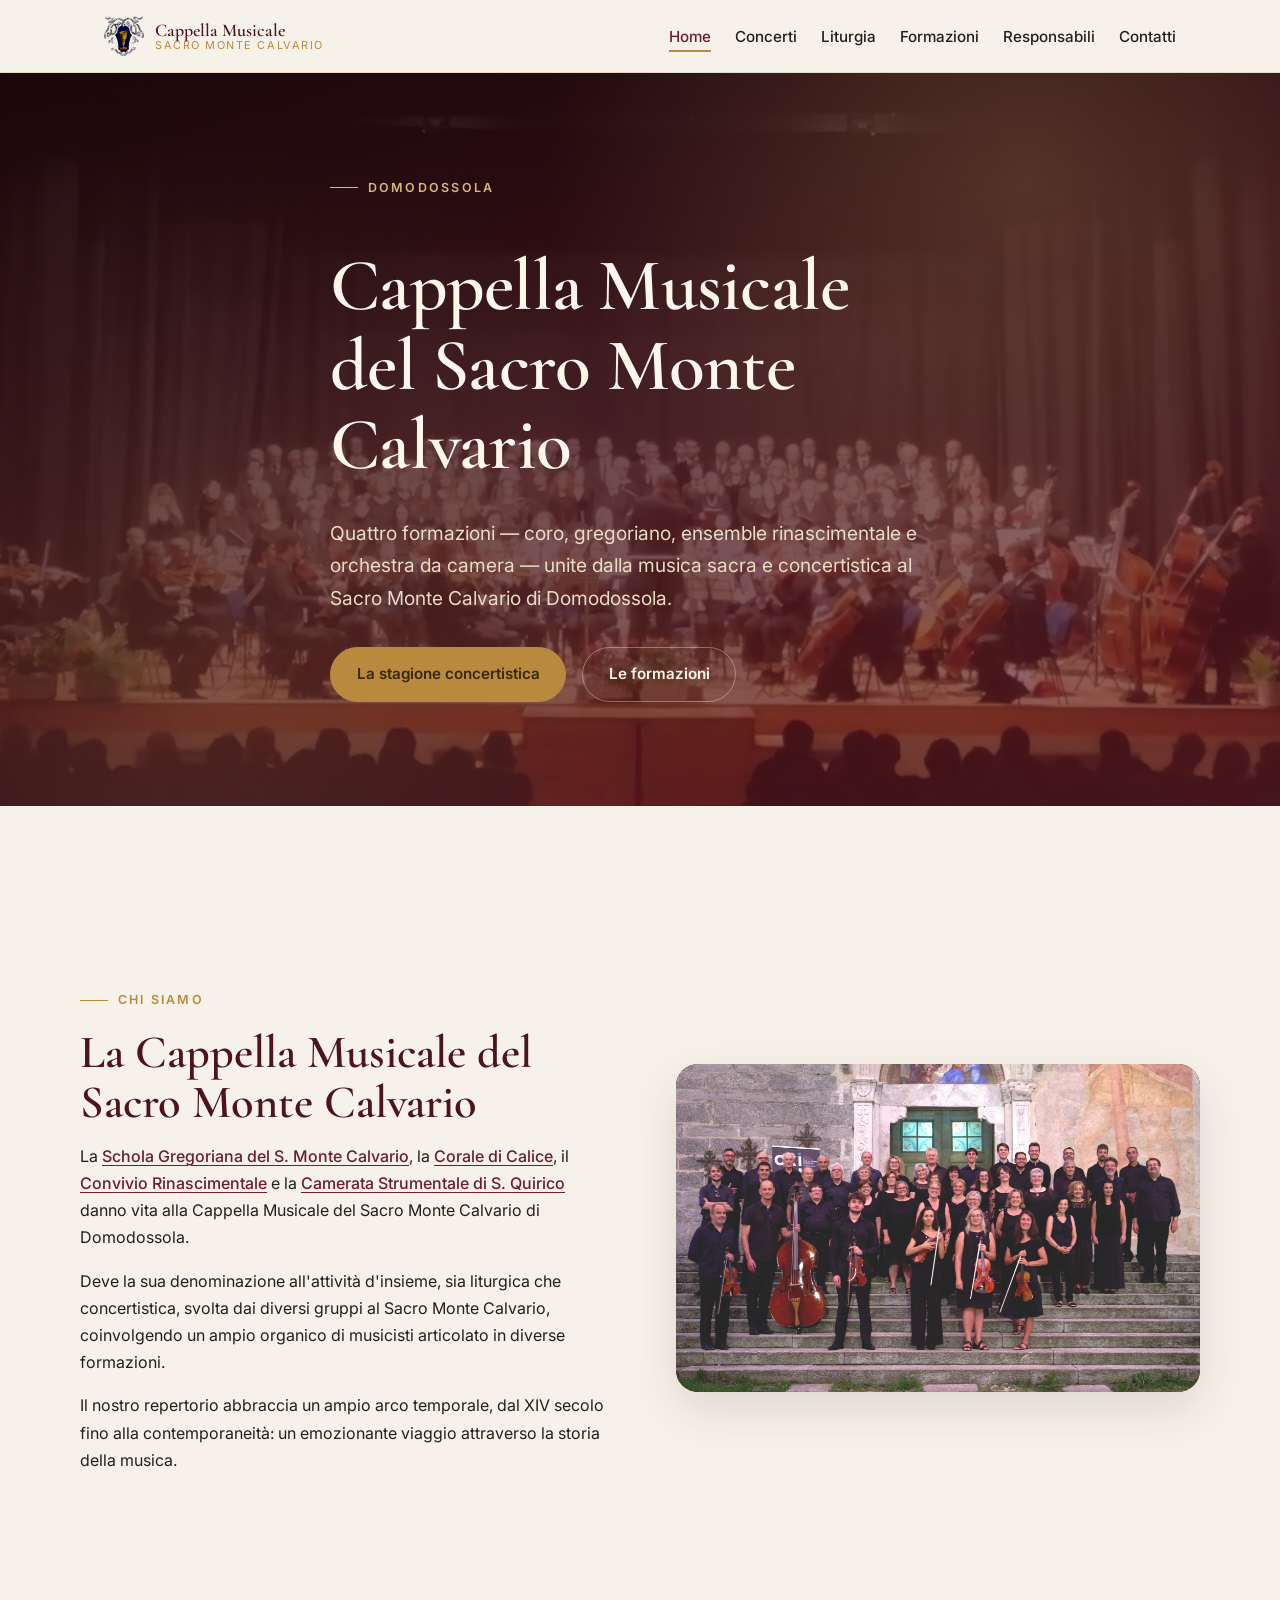
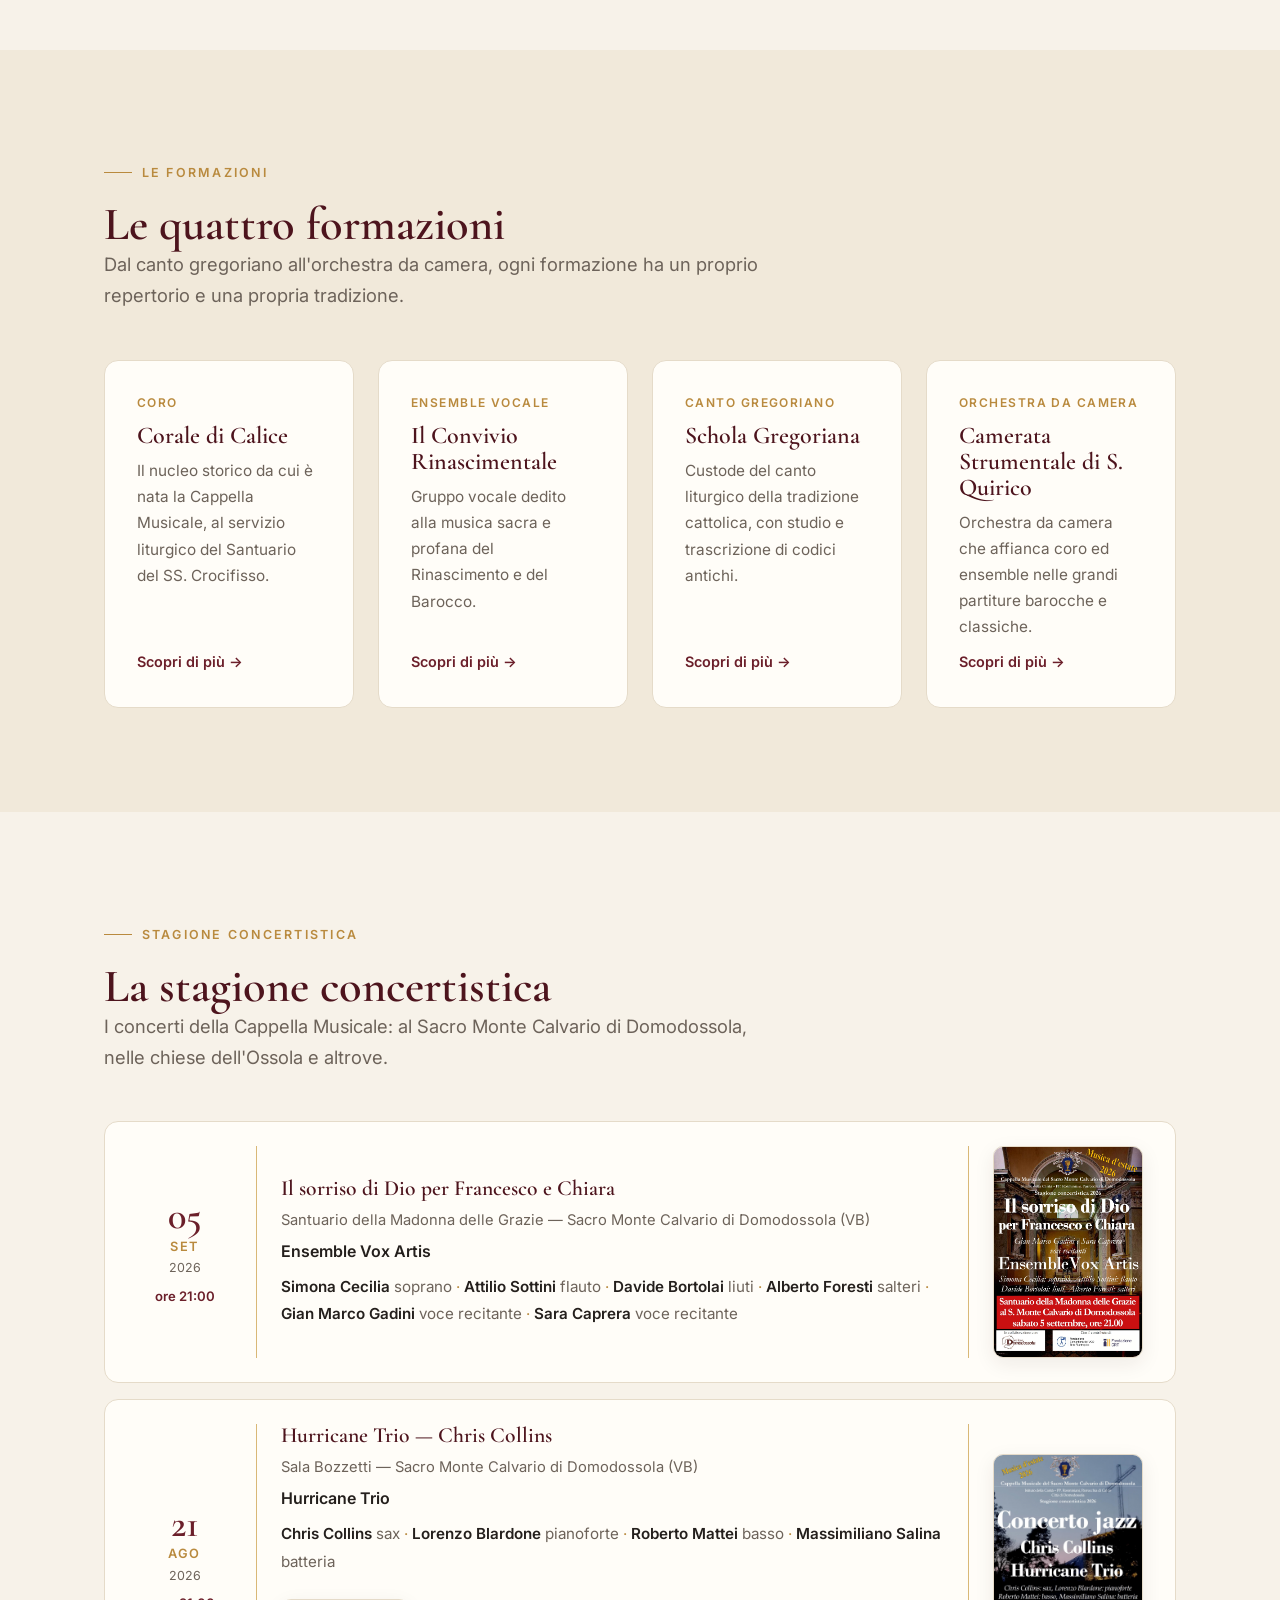
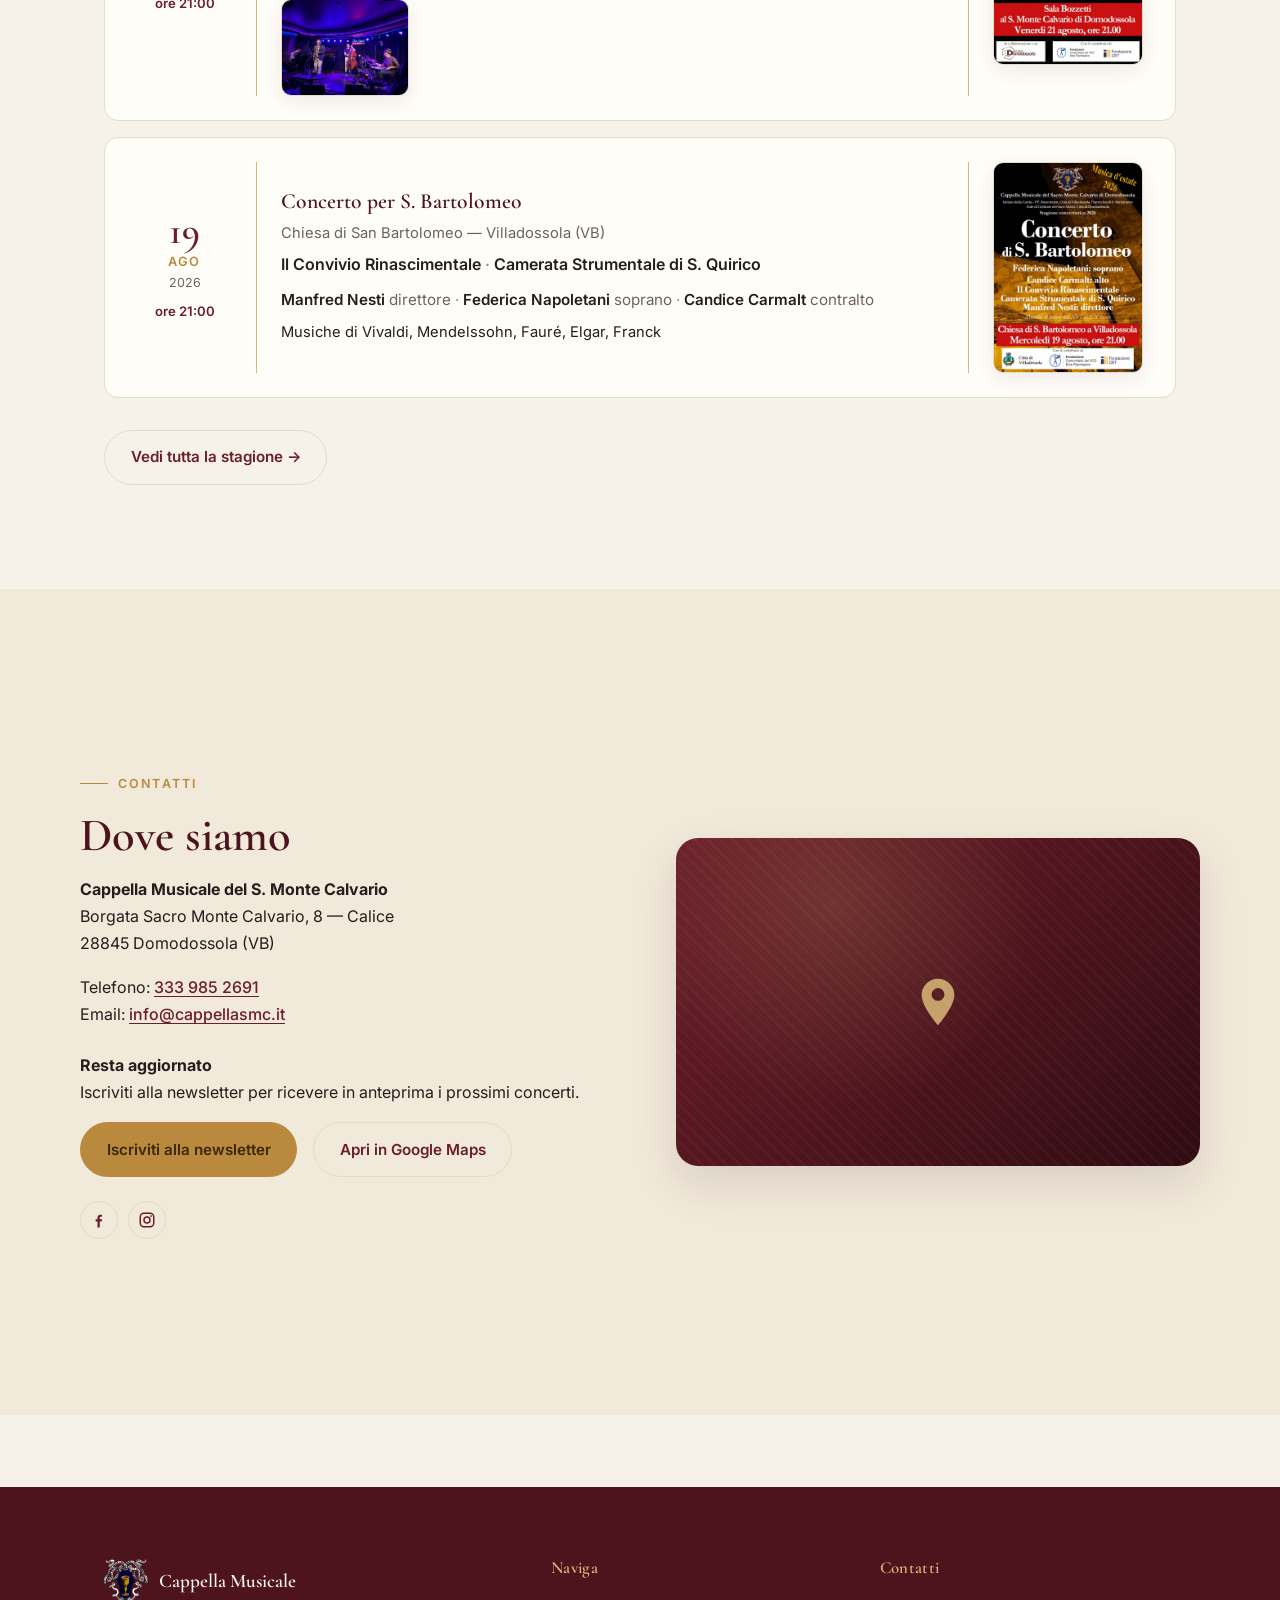
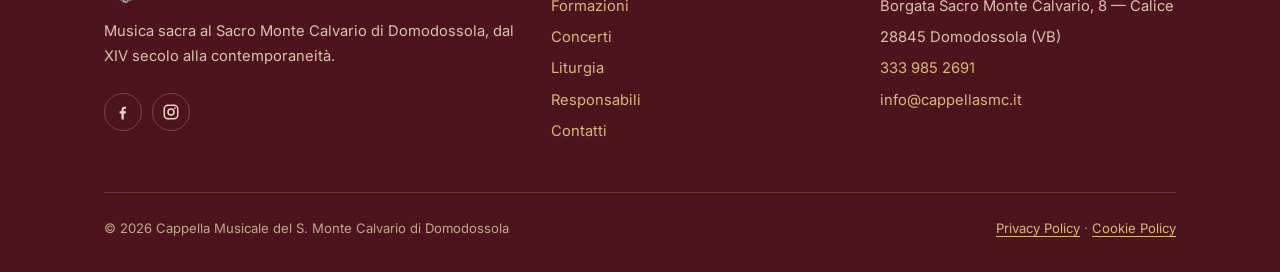
==== index.html @ 72d2c806 "Initial commit" ====
<!DOCTYPE html>
<html lang="it">
<head>
  <meta charset="UTF-8" />
  <meta name="viewport" content="width=device-width, initial-scale=1.0" />

  <title>Cappella Musicale del Sacro Monte Calvario di Domodossola</title>
  <meta name="description" content="La Cappella Musicale del Sacro Monte Calvario di Domodossola: Schola Gregoriana, Corale di Calice, Convivio Rinascimentale e Camerata Strumentale di S. Quirico. Musica sacra e stagione concertistica dal XIV secolo alla contemporaneità." />
  <link rel="canonical" href="https://www.cappellasmc.it/" />

  <meta property="og:title" content="Cappella Musicale del Sacro Monte Calvario" />
  <meta property="og:description" content="Musica sacra al Sacro Monte Calvario di Domodossola, dal XIV secolo alla contemporaneità." />
  <meta property="og:type" content="website" />
  <meta property="og:url" content="https://www.cappellasmc.it/" />
  <meta property="og:locale" content="it_IT" />
  <meta property="og:image" content="https://www.cappellasmc.it/assets/img/sacro-monte.jpg" />
  <meta name="twitter:card" content="summary_large_image" />

  <link rel="icon" type="image/png" href="assets/favicon.png" />
  <link rel="preconnect" href="https://fonts.googleapis.com" />
  <link rel="preconnect" href="https://fonts.gstatic.com" crossorigin />
  <link href="https://fonts.googleapis.com/css2?family=Cormorant+Garamond:ital,wght@0,500;0,600;1,500;1,600&family=Inter:wght@400;500;600;700&display=swap" rel="stylesheet" />
  <link rel="stylesheet" href="css/style.css" />

  <script type="application/ld+json">
  {
    "@context": "https://schema.org",
    "@type": "MusicGroup",
    "name": "Cappella Musicale del Sacro Monte Calvario di Domodossola",
    "url": "https://www.cappellasmc.it/",
    "genre": ["Musica sacra", "Musica classica", "Canto gregoriano"],
    "foundingLocation": "Domodossola, VB, Italia",
    "telephone": "+39 333 985 2691",
    "address": {
      "@type": "PostalAddress",
      "streetAddress": "Borgata Sacro Monte Calvario, 8 - Calice",
      "addressLocality": "Domodossola",
      "addressRegion": "VB",
      "postalCode": "28845",
      "addressCountry": "IT"
    },
    "subOrganization": [
      { "@type": "MusicGroup", "name": "Schola Gregoriana del S. Monte Calvario" },
      { "@type": "MusicGroup", "name": "Corale di Calice" },
      { "@type": "MusicGroup", "name": "Il Convivio Rinascimentale" },
      { "@type": "MusicGroup", "name": "Camerata Strumentale di S. Quirico" }
    ]
  }
  </script>
</head>

<body>
  <a class="skip-link" href="#main">Salta al contenuto</a>

  <!-- ============ HEADER ============ -->
  <header class="site-header">
    <div class="container">
      <nav class="nav" data-nav aria-label="Navigazione principale">
        <a class="brand" href="index.html">
          <img class="brand__mark" src="assets/logo.png" alt="" width="40" height="40" />
          <span class="brand__text">
            <span class="brand__name">Cappella Musicale</span>
            <span class="brand__sub">Sacro Monte Calvario</span>
          </span>
        </a>
        <button class="nav__toggle" data-nav-toggle aria-label="Apri il menu" aria-expanded="false">
          <svg viewBox="0 0 24 24" fill="none" stroke="currentColor" stroke-width="2"><path d="M3 6h18M3 12h18M3 18h18"/></svg>
        </button>
        <ul class="nav__links">
          <li><a href="index.html" aria-current="page">Home</a></li>
          <li><a href="concerti.html">Concerti</a></li>
          <li><a href="liturgia.html">Liturgia</a></li>
          <li><a href="formazioni.html">Formazioni</a></li>
          <li><a href="responsabili.html">Responsabili</a></li>
          <li><a href="#contatti">Contatti</a></li>
        </ul>
      </nav>
    </div>
  </header>

  <main id="main">

    <!-- ============ HERO ============ -->
    <section class="hero hero--photo">
      <div class="container hero__inner">
        <span class="eyebrow">Domodossola</span>
        <h1 class="display">Cappella Musicale del Sacro Monte Calvario</h1>
        <p>Quattro formazioni — coro, gregoriano, ensemble rinascimentale e orchestra da camera — unite dalla musica sacra e concertistica al Sacro Monte Calvario di Domodossola.</p>
        <div class="btn-row">
          <a class="btn btn--gold" href="concerti.html">La stagione concertistica</a>
          <a class="btn btn--ghost" href="formazioni.html">Le formazioni</a>
        </div>
      </div>
    </section>

    <!-- ============ CHI SIAMO ============ -->
    <section class="section" id="chi-siamo">
      <div class="container feature">
        <div class="feature__body">
          <span class="eyebrow">Chi siamo</span>
          <h2 class="title">La Cappella Musicale del Sacro Monte Calvario</h2>
          <div class="prose">
            <p>La <a href="formazioni.html#schola">Schola Gregoriana del S. Monte Calvario</a>, la <a href="formazioni.html#corale">Corale di Calice</a>, il <a href="formazioni.html#convivio">Convivio Rinascimentale</a> e la <a href="formazioni.html#camerata">Camerata Strumentale di S. Quirico</a> danno vita alla Cappella Musicale del Sacro Monte Calvario di Domodossola.</p>
            <p>Deve la sua denominazione all'attività d'insieme, sia liturgica che concertistica, svolta dai diversi gruppi al Sacro Monte Calvario, coinvolgendo un ampio organico di musicisti articolato in diverse formazioni.</p>
            <p>Il nostro repertorio abbraccia un ampio arco temporale, dal XIV secolo fino alla contemporaneità: un emozionante viaggio attraverso la storia della musica.</p>
          </div>
        </div>
        <figure class="media media--wide feature__media">
          <span class="media__ph" aria-hidden="true"><svg viewBox="0 0 24 24" fill="currentColor"><path d="M9 3v10.55A4 4 0 1 0 11 17V7h6V3H9z"/></svg></span>
          <img src="assets/img/sacro-monte.jpg" alt="Il Sacro Monte Calvario di Domodossola" loading="lazy" onerror="this.remove()" />
        </figure>
      </div>
    </section>

    <!-- ============ LE FORMAZIONI ============ -->
    <section class="section section--alt" id="formazioni">
      <div class="container">
        <div class="section__head">
          <span class="eyebrow">Le formazioni</span>
          <h2 class="title">Le quattro formazioni</h2>
          <p class="lead">Dal canto gregoriano all'orchestra da camera, ogni formazione ha un proprio repertorio e una propria tradizione.</p>
        </div>
        <div class="cards">
          <a class="card" href="formazioni.html#corale">
            <span class="card__kicker">Coro</span>
            <h3>Corale di Calice</h3>
            <p>Il nucleo storico da cui è nata la Cappella Musicale, al servizio liturgico del Santuario del SS. Crocifisso.</p>
            <span class="card__more">Scopri di più →</span>
          </a>
          <a class="card" href="formazioni.html#convivio">
            <span class="card__kicker">Ensemble vocale</span>
            <h3>Il Convivio Rinascimentale</h3>
            <p>Gruppo vocale dedito alla musica sacra e profana del Rinascimento e del Barocco.</p>
            <span class="card__more">Scopri di più →</span>
          </a>
          <a class="card" href="formazioni.html#schola">
            <span class="card__kicker">Canto gregoriano</span>
            <h3>Schola Gregoriana</h3>
            <p>Custode del canto liturgico della tradizione cattolica, con studio e trascrizione di codici antichi.</p>
            <span class="card__more">Scopri di più →</span>
          </a>
          <a class="card" href="formazioni.html#camerata">
            <span class="card__kicker">Orchestra da camera</span>
            <h3>Camerata Strumentale di S. Quirico</h3>
            <p>Orchestra da camera che affianca coro ed ensemble nelle grandi partiture barocche e classiche.</p>
            <span class="card__more">Scopri di più →</span>
          </a>
        </div>
      </div>
    </section>

    <!-- ============ CONCERTI (anteprima) ============ -->
    <section class="section" id="stagione">
      <div class="container">
        <div class="section__head">
          <span class="eyebrow">Stagione concertistica</span>
          <h2 class="title">La stagione concertistica</h2>
          <p class="lead">I concerti della Cappella Musicale: al Sacro Monte Calvario di Domodossola, nelle chiese dell'Ossola e altrove.</p>
        </div>
        <!-- Prossimi appuntamenti generati da js/events.js -->
        <div id="ev-home"></div>
        <noscript>
          <p class="lead">Per visualizzare i prossimi concerti occorre attivare JavaScript nel browser.</p>
        </noscript>
        <p style="margin-top: var(--sp-4);"><a class="btn btn--ghost" href="concerti.html">Vedi tutta la stagione →</a></p>
      </div>
    </section>

    <!-- ============ CONTATTI ============ -->
    <section class="section section--alt" id="contatti">
      <div class="container feature">
        <div class="feature__body">
          <span class="eyebrow">Contatti</span>
          <h2 class="title">Dove siamo</h2>
          <div class="prose">
            <p>
              <strong>Cappella Musicale del S. Monte Calvario</strong><br />
              Borgata Sacro Monte Calvario, 8 — Calice<br />
              28845 Domodossola (VB)
            </p>
            <p>
              Telefono: <a href="tel:+393339852691">333 985 2691</a><br />
              Email: <a href="mailto:info@cappellasmc.it">info@cappellasmc.it</a>
            </p>
          </div>
          <div class="prose" style="margin-top: var(--sp-3);">
            <p><strong>Resta aggiornato</strong><br />Iscriviti alla newsletter per ricevere in anteprima i prossimi concerti.</p>
          </div>
          <div class="btn-row" style="margin-top: var(--sp-2);">
            <a class="btn btn--gold" href="mailto:info@cappellasmc.it?subject=Iscrizione%20newsletter&body=Vorrei%20iscrivermi%20alla%20newsletter%20per%20ricevere%20gli%20aggiornamenti%20sui%20vostri%20concerti.%0A%0ANome%20e%20cognome%3A%20">Iscriviti alla newsletter</a>
            <a class="btn btn--ghost" href="https://maps.google.com/?q=Sacro+Monte+Calvario+Domodossola" target="_blank" rel="noopener">Apri in Google Maps</a>
          </div>
          <div class="social social--ink" style="margin-top: var(--sp-3);">
            <a href="https://www.facebook.com/cappellasmc" target="_blank" rel="noopener" aria-label="Facebook"><svg viewBox="0 0 24 24" fill="currentColor"><path d="M13 22v-8h2.7l.4-3H13V9.1c0-.9.3-1.5 1.6-1.5H16V5c-.3 0-1.2-.1-2.2-.1-2.2 0-3.8 1.4-3.8 3.9V11H7.5v3H10v8h3z"/></svg></a>
            <a href="https://www.instagram.com/cappellamusicalesmontecalvario/" target="_blank" rel="noopener" aria-label="Instagram"><svg viewBox="0 0 24 24" fill="none" stroke="currentColor" stroke-width="2"><rect x="3" y="3" width="18" height="18" rx="5"/><circle cx="12" cy="12" r="4"/><circle cx="17.3" cy="6.7" r="1.2" fill="currentColor" stroke="none"/></svg></a>
          </div>
        </div>
        <figure class="media media--wide feature__media">
          <span class="media__ph" aria-hidden="true"><svg viewBox="0 0 24 24" fill="currentColor"><path d="M12 2a7 7 0 0 0-7 7c0 5 7 13 7 13s7-8 7-13a7 7 0 0 0-7-7zm0 9.5A2.5 2.5 0 1 1 12 6a2.5 2.5 0 0 1 0 5.5z"/></svg></span>
          <img src="assets/img/mappa.jpg" alt="Mappa del Sacro Monte Calvario" loading="lazy" onerror="this.remove()" />
        </figure>
      </div>
    </section>

  </main>

  <!-- ============ FOOTER ============ -->
  <footer class="site-footer">
    <div class="container">
      <div class="footer__grid">
        <div class="footer">
          <div class="footer__brand">
            <img class="brand__mark" src="assets/logo.png" alt="" width="44" height="44" />
            <span class="brand__name">Cappella Musicale</span>
          </div>
          <p>Musica sacra al Sacro Monte Calvario di Domodossola, dal XIV secolo alla contemporaneità.</p>
          <div class="social">
            <a href="https://www.facebook.com/cappellasmc" target="_blank" rel="noopener" aria-label="Facebook"><svg viewBox="0 0 24 24" fill="currentColor"><path d="M13 22v-8h2.7l.4-3H13V9.1c0-.9.3-1.5 1.6-1.5H16V5c-.3 0-1.2-.1-2.2-.1-2.2 0-3.8 1.4-3.8 3.9V11H7.5v3H10v8h3z"/></svg></a>
            <a href="https://www.instagram.com/cappellamusicalesmontecalvario/" target="_blank" rel="noopener" aria-label="Instagram"><svg viewBox="0 0 24 24" fill="none" stroke="currentColor" stroke-width="2"><rect x="3" y="3" width="18" height="18" rx="5"/><circle cx="12" cy="12" r="4"/><circle cx="17.3" cy="6.7" r="1.2" fill="currentColor" stroke="none"/></svg></a>
          </div>
        </div>
        <div class="footer">
          <h4>Naviga</h4>
          <ul>
            <li><a href="formazioni.html">Formazioni</a></li>
            <li><a href="concerti.html">Concerti</a></li>
            <li><a href="liturgia.html">Liturgia</a></li>
            <li><a href="responsabili.html">Responsabili</a></li>
            <li><a href="#contatti">Contatti</a></li>
          </ul>
        </div>
        <div class="footer">
          <h4>Contatti</h4>
          <ul>
            <li>Borgata Sacro Monte Calvario, 8 — Calice</li>
            <li>28845 Domodossola (VB)</li>
            <li><a href="tel:+393339852691">333 985 2691</a></li>
            <li><a href="mailto:info@cappellasmc.it">info@cappellasmc.it</a></li>
          </ul>
        </div>
      </div>
      <div class="footer__bottom">
        <span>© <span id="year">2026</span> Cappella Musicale del S. Monte Calvario di Domodossola</span>
        <span><a href="privacy.html">Privacy Policy</a> · <a href="cookie-policy.html">Cookie Policy</a></span>
      </div>
    </div>
  </footer>

  <script src="js/events.js"></script>
  <script src="js/events-render.js" defer></script>
  <script src="js/main.js" defer></script>
</body>
</html>
---- css/style.css ----
/* =============================================================
   Cappella Musicale del S. Monte Calvario — foglio di stile
     1. Design tokens        ← cambia qui colori e font
     2. Reset & base
     3. Layout & utility
     4. Header / nav
     5. Componenti (bottoni, card, media, agenda, footer)
     6. Sezioni (hero, feature, team)
     7. Responsive & accessibilità
   ============================================================= */

/* ---------- 1. DESIGN TOKENS ---------- */
:root {
  /* Colori — palette sacra/classica */
  --c-wine:        #6b1f2a;   /* bordeaux principale */
  --c-wine-deep:   #4d141d;
  --c-gold:        #b98a3e;   /* oro/ottone accento */
  --c-gold-soft:   #d9b877;
  --c-bg:          #f7f2e9;   /* pergamena */
  --c-bg-alt:      #f1e9da;
  --c-surface:     #fffdf8;
  --c-ink:         #241f1c;
  --c-muted:       #6d635a;
  --c-border:      #e5dbc9;

  /* Tipografia */
  --font-display: 'Cormorant Garamond', Georgia, 'Times New Roman', serif;
  --font-sans:    'Inter', system-ui, -apple-system, sans-serif;

  /* Spaziatura */
  --sp-1: .5rem;  --sp-2: 1rem;   --sp-3: 1.5rem;
  --sp-4: 2rem;   --sp-5: 3rem;   --sp-6: 4.5rem;  --sp-7: 6.5rem;

  /* Layout */
  --container: 1120px;
  --measure: 68ch;
  --radius: 14px;
  --radius-lg: 22px;
  --shadow: 0 18px 48px rgba(45, 20, 24, 0.12);
  --shadow-sm: 0 6px 20px rgba(45, 20, 24, 0.08);
}

/* ---------- 2. RESET & BASE ---------- */
*, *::before, *::after { box-sizing: border-box; }
* { margin: 0; padding: 0; }
html { scroll-behavior: smooth; -webkit-text-size-adjust: 100%; scroll-padding-top: 84px; }
body {
  font-family: var(--font-sans);
  color: var(--c-ink);
  background: var(--c-bg);
  line-height: 1.7;
  -webkit-font-smoothing: antialiased;
  overflow-x: hidden;
}
img { max-width: 100%; height: auto; display: block; }
a { color: var(--c-wine); text-decoration-thickness: 1px; text-underline-offset: 3px; }
a:hover { color: var(--c-gold); }
h1, h2, h3, h4 { font-family: var(--font-display); font-weight: 600; line-height: 1.08; color: var(--c-wine-deep); }
::selection { background: var(--c-gold-soft); color: var(--c-wine-deep); }

/* ---------- 3. LAYOUT & UTILITY ---------- */
.container { max-width: var(--container); margin-inline: auto; padding-inline: var(--sp-3); }
.section { padding: var(--sp-7) 0; }
.section--alt { background: var(--c-bg-alt); }
.section__head { max-width: var(--measure); margin-bottom: var(--sp-5); }
.eyebrow {
  font-family: var(--font-sans); font-weight: 600; font-size: .78rem;
  letter-spacing: .18em; text-transform: uppercase; color: var(--c-gold);
  display: inline-flex; align-items: center; gap: .6rem; margin-bottom: var(--sp-2);
}
.eyebrow::before { content: ""; width: 28px; height: 1px; background: var(--c-gold); display: inline-block; }
h1.display { font-size: clamp(2.6rem, 6vw, 4.6rem); font-weight: 600; letter-spacing: -.01em; }
h2.title { font-size: clamp(2rem, 4vw, 2.9rem); }
h3 { font-size: 1.4rem; }
.lead { font-size: 1.15rem; color: var(--c-muted); max-width: var(--measure); }
.prose p { max-width: var(--measure); margin-bottom: var(--sp-2); }
.prose p:last-child { margin-bottom: 0; }
.prose a { font-weight: 500; }
.skip-link { position: absolute; left: -9999px; top: 0; background: var(--c-wine); color: #fff; padding: var(--sp-1) var(--sp-2); border-radius: 0 0 var(--radius) 0; z-index: 200; }
.skip-link:focus { left: 0; }
:focus-visible { outline: 3px solid var(--c-gold); outline-offset: 3px; border-radius: 4px; }

/* ---------- 4. HEADER / NAV ---------- */
.site-header {
  position: sticky; top: 0; z-index: 100;
  background: rgba(247, 242, 233, 0.82);
  backdrop-filter: blur(12px);
  border-bottom: 1px solid var(--c-border);
}
.nav { display: flex; align-items: center; justify-content: space-between; height: 72px; gap: var(--sp-3); }
.brand { display: flex; align-items: center; gap: .7rem; text-decoration: none; }
.brand__mark { width: 40px; height: 40px; flex: 0 0 auto; }
.brand__text { display: flex; flex-direction: column; line-height: 1.05; }
.brand__name { font-family: var(--font-display); font-weight: 600; font-size: 1.12rem; color: var(--c-wine-deep); }
.brand__sub { font-size: .68rem; letter-spacing: .14em; text-transform: uppercase; color: var(--c-gold); }
.nav__links { display: flex; align-items: center; gap: var(--sp-3); list-style: none; }
.nav__links a { color: var(--c-ink); text-decoration: none; font-size: .95rem; font-weight: 500; position: relative; padding: .3rem 0; }
.nav__links a:hover { color: var(--c-wine); }
.nav__links a[aria-current="page"] { color: var(--c-wine); }
.nav__links a[aria-current="page"]::after { content: ""; position: absolute; left: 0; right: 0; bottom: -2px; height: 2px; background: var(--c-gold); }
.nav__toggle { display: none; background: none; border: 0; cursor: pointer; color: var(--c-wine); padding: var(--sp-1); }
.nav__toggle svg { width: 26px; height: 26px; }

/* ---------- 5. COMPONENTI ---------- */
.btn {
  display: inline-flex; align-items: center; gap: .5rem;
  background: var(--c-wine); color: #fff !important; text-decoration: none;
  font-weight: 600; font-size: .95rem; padding: .85rem 1.6rem; border-radius: 999px;
  border: 1px solid var(--c-wine); transition: background .2s, transform .1s, box-shadow .2s;
}
.btn:hover { background: var(--c-wine-deep); border-color: var(--c-wine-deep); color: #fff !important; box-shadow: var(--shadow-sm); }
.btn:active { transform: translateY(1px); }
.btn--ghost { background: transparent; color: var(--c-wine) !important; border-color: var(--c-border); }
.btn--ghost:hover { background: var(--c-surface); border-color: var(--c-gold); color: var(--c-wine-deep) !important; }
.btn--gold { background: var(--c-gold); border-color: var(--c-gold); color: #3a2708 !important; }
.btn--gold:hover { background: var(--c-gold-soft); border-color: var(--c-gold-soft); color: #3a2708 !important; }
.btn-row { display: flex; flex-wrap: wrap; gap: var(--sp-2); }

/* Media (immagine con segnaposto elegante quando la foto manca) */
.media {
  position: relative; overflow: hidden; border-radius: var(--radius-lg);
  background: linear-gradient(135deg, var(--c-wine) 0%, var(--c-wine-deep) 55%, #2f0c12 100%);
  box-shadow: var(--shadow);
}
.media::after { /* trama sottile + emblema quando è segnaposto */
  content: ""; position: absolute; inset: 0;
  background:
    radial-gradient(circle at 30% 20%, rgba(217,184,119,.16), transparent 45%),
    repeating-linear-gradient(45deg, rgba(255,255,255,.03) 0 2px, transparent 2px 9px);
  pointer-events: none;
}
.media__ph { position: absolute; inset: 0; display: grid; place-items: center; color: var(--c-gold-soft); z-index: 0; }
.media__ph svg { width: 56px; height: 56px; opacity: .85; }
.media img { position: relative; z-index: 1; width: 100%; height: 100%; object-fit: cover; }
.media--wide { aspect-ratio: 16 / 10; }
.media--portrait { aspect-ratio: 3 / 4; }
.media--square { aspect-ratio: 1 / 1; }

/* Card generiche */
.cards { display: grid; grid-template-columns: repeat(auto-fill, minmax(250px, 1fr)); gap: var(--sp-3); }
.card {
  background: var(--c-surface); border: 1px solid var(--c-border); border-radius: var(--radius);
  padding: var(--sp-4); transition: transform .2s, box-shadow .2s, border-color .2s;
  display: flex; flex-direction: column; gap: .6rem; text-decoration: none; color: inherit;
}
.card:hover { transform: translateY(-3px); box-shadow: var(--shadow-sm); border-color: var(--c-gold-soft); }
.card__kicker { font-size: .75rem; letter-spacing: .12em; text-transform: uppercase; color: var(--c-gold); font-weight: 600; }
.card h3 { font-size: 1.5rem; }
.card p { color: var(--c-muted); font-size: .96rem; }
.card__more { margin-top: auto; color: var(--c-wine); font-weight: 600; font-size: .9rem; }
.card:hover .card__more { color: var(--c-gold); }

/* Agenda concerti */
.agenda { display: grid; gap: var(--sp-2); }
.event {
  display: grid; grid-template-columns: 120px 1fr; gap: var(--sp-3);
  background: var(--c-surface); border: 1px solid var(--c-border); border-radius: var(--radius);
  padding: var(--sp-3) var(--sp-4); transition: border-color .2s, box-shadow .2s;
}
.event:hover { border-color: var(--c-gold-soft); box-shadow: var(--shadow-sm); }
.event__date { text-align: center; border-right: 1px solid var(--c-gold-soft); padding-right: var(--sp-3); display: flex; flex-direction: column; justify-content: center; }
.event__day { font-family: var(--font-display); font-size: 2.4rem; font-weight: 600; color: var(--c-wine); line-height: 1; }
.event__mon { font-size: .8rem; letter-spacing: .12em; text-transform: uppercase; color: var(--c-gold); font-weight: 600; }
.event__yr { font-size: .78rem; color: var(--c-muted); }
.event__body { display: flex; gap: var(--sp-3); align-items: stretch; }
.event__text { flex: 1 1 auto; min-width: 0; display: flex; flex-direction: column; justify-content: center; }
.event__body h3 { font-size: 1.35rem; margin-bottom: .2rem; }
.event__meta { font-size: .9rem; color: var(--c-muted); }
.event__perf { font-size: .92rem; color: var(--c-ink); margin-top: .4rem; }
.event__perf b { color: var(--c-wine); font-weight: 600; }
.event__time { font-size: .82rem; font-weight: 600; color: var(--c-wine); margin-top: .4rem; white-space: nowrap; }
.event__place { font-size: .92rem; color: var(--c-muted); font-weight: 400; margin: .3rem 0 0; }
.event__media { flex: 0 0 auto; display: flex; flex-direction: column; justify-content: center; align-items: center; gap: var(--sp-2); border-left: 1px solid var(--c-gold-soft); padding-left: var(--sp-3); }
.event__media .event__poster img { width: 150px; }
.event__photos { display: flex; flex-wrap: wrap; gap: var(--sp-2); margin-top: var(--sp-3); }
.event__poster { display: inline-block; padding: 0; border: 0; background: none; cursor: zoom-in; position: relative; text-decoration: none; }
.event__poster img { width: 128px; height: auto; border-radius: 10px; border: 1px solid var(--c-border); box-shadow: var(--shadow-sm); transition: transform .2s; display: block; }
.event__poster:hover img { transform: scale(1.03); }
.event__doc { display: inline-flex; align-items: center; gap: .5rem; font-size: .84rem; font-weight: 600; color: var(--c-wine); background: var(--c-surface); border: 1px solid var(--c-border); border-radius: 999px; padding: .5rem .9rem; text-decoration: none; }
.event__doc svg { width: 18px; height: 18px; flex: 0 0 auto; }
.event__doc:hover { border-color: var(--c-gold); color: var(--c-wine-deep); }

/* Tag liturgia (verde salvia, per distinguere dalle attività concertistiche) */
/* Groups line — the performing ensembles: primary emphasis after the title */
.event__groups { font-size: 1rem; color: var(--c-ink); font-weight: 600; margin-top: .3rem; }
/* Performers: inline flow, wraps naturally */
/* Performers: plain flowing text with gold "|" separators; wraps anywhere */
.event__people { margin: .5rem 0 0; font-size: .95rem; color: var(--c-muted); line-height: 1.8; }
.event__people b { color: var(--c-ink); font-weight: 600; }
.event__sep { color: var(--c-gold); }

/* Lightbox locandine */
.lightbox { position: fixed; inset: 0; z-index: 300; display: none; align-items: center; justify-content: center; padding: var(--sp-3); background: rgba(20,8,10,.86); backdrop-filter: blur(4px); }
.lightbox[data-open="true"] { display: flex; }
.lightbox img { max-width: min(92vw, 700px); max-height: 90vh; border-radius: 10px; box-shadow: 0 24px 70px rgba(0,0,0,.55); }
.lightbox__close { position: absolute; top: var(--sp-3); right: var(--sp-3); width: 46px; height: 46px; border-radius: 50%; border: 0; background: rgba(255,255,255,.16); color: #fff; font-size: 1.6rem; line-height: 1; cursor: pointer; }
.lightbox__close:hover { background: rgba(255,255,255,.3); }

/* Footer */
.site-footer { background: var(--c-wine-deep); color: #e9d9c4; padding: var(--sp-6) 0 var(--sp-4); margin-top: var(--sp-6); }
.site-footer a { color: var(--c-gold-soft); }
.footer__grid { display: grid; grid-template-columns: 1.4fr 1fr 1fr; gap: var(--sp-4); }
.footer__brand { display: flex; align-items: center; gap: .7rem; margin-bottom: var(--sp-2); }
.footer__brand .brand__mark { width: 44px; height: 44px; }
.footer__brand .brand__name { color: #fdf6ea; font-size: 1.2rem; }
.footer h4 { color: var(--c-gold-soft); font-size: 1.05rem; margin-bottom: var(--sp-2); letter-spacing: .02em; }
.footer p, .footer li { font-size: .92rem; color: #d8c4ab; }
.footer ul { list-style: none; display: grid; gap: .4rem; }
.footer ul a { text-decoration: none; }
.footer ul a:hover { color: #fff; }
.footer__bottom { margin-top: var(--sp-5); padding-top: var(--sp-3); border-top: 1px solid rgba(217,184,119,.2); font-size: .82rem; color: #bfa889; display: flex; justify-content: space-between; flex-wrap: wrap; gap: var(--sp-2); }
.social { display: flex; gap: .6rem; margin-top: var(--sp-3); }
.social a { display: inline-flex; width: 38px; height: 38px; align-items: center; justify-content: center; border: 1px solid rgba(217,184,119,.3); border-radius: 50%; color: #e9d9c4; }
.social a:hover { background: rgba(217,184,119,.15); color: #fff; border-color: var(--c-gold-soft); }
.social svg { width: 18px; height: 18px; }
/* social on a light background (e.g. Contatti section) */
.social--ink a { color: var(--c-wine); border-color: var(--c-border); }
.social--ink a:hover { background: var(--c-surface); color: var(--c-wine-deep); border-color: var(--c-gold); }

/* ---------- 6. SEZIONI ---------- */
/* Hero */
.hero {
  position: relative; color: #fdf6ea; overflow: hidden;
  background:
    linear-gradient(160deg, rgba(47,12,18,.94) 0%, rgba(77,20,29,.86) 45%, rgba(107,31,42,.72) 100%),
    #2f0c12;
}
.hero--photo {
  background:
    linear-gradient(160deg, rgba(30,8,12,.90) 0%, rgba(60,14,22,.78) 45%, rgba(107,31,42,.62) 100%),
    url("../assets/img/hero.jpg") center 30% / cover no-repeat, #2f0c12;
}
.hero::before { /* trama stelle/luce */
  content: ""; position: absolute; inset: 0;
  background:
    radial-gradient(circle at 80% 15%, rgba(217,184,119,.22), transparent 40%),
    radial-gradient(circle at 15% 85%, rgba(217,184,119,.12), transparent 45%);
  pointer-events: none;
}
.hero__inner { position: relative; padding: var(--sp-7) 0; display: grid; gap: var(--sp-4); max-width: 62ch; }
.hero .eyebrow { color: var(--c-gold-soft); }
.hero .eyebrow::before { background: var(--c-gold-soft); }
.hero h1 { color: #fdf6ea; }
.hero p { font-size: 1.2rem; color: #ecdcc6; max-width: 54ch; }
.hero .btn--ghost { color: #fdf6ea !important; border-color: rgba(253,246,234,.35); }
.hero .btn--ghost:hover { background: rgba(253,246,234,.08); border-color: var(--c-gold-soft); color: #fff !important; }

/* Feature rows (formazioni) */
.feature { display: grid; grid-template-columns: 1fr 1fr; gap: var(--sp-6); align-items: center; padding: var(--sp-6) 0; }
.feature + .feature { border-top: 1px solid var(--c-border); }
.feature:nth-child(even) .feature__media { order: 2; }
.feature__media { min-height: 320px; }
.feature__body .prose { margin-top: var(--sp-2); }
.feature__body .prose p { font-size: 1rem; }

/* Team (responsabili) */
.team { display: grid; grid-template-columns: repeat(auto-fill, minmax(260px, 1fr)); gap: var(--sp-4); }
.person { background: var(--c-surface); border: 1px solid var(--c-border); border-radius: var(--radius-lg); overflow: hidden; display: flex; flex-direction: column; }
.person .media { border-radius: 0; box-shadow: none; }
.person__body { padding: var(--sp-3) var(--sp-4) var(--sp-4); display: flex; flex-direction: column; gap: .5rem; }
.person__role { font-size: .74rem; letter-spacing: .12em; text-transform: uppercase; color: var(--c-gold); font-weight: 700; }
.person__name { font-size: 1.6rem; }
.person__bio { font-size: .92rem; color: var(--c-muted); }
.person__contact { font-size: .88rem; margin-top: .3rem; }

/* dettaglio a piena larghezza per bio lunghe */
.page-hero { background: var(--c-bg-alt); border-bottom: 1px solid var(--c-border); padding: var(--sp-6) 0 var(--sp-5); }

/* ---------- 7. RESPONSIVE & ACCESSIBILITÀ ---------- */
@media (max-width: 880px) {
  .footer__grid { grid-template-columns: 1fr 1fr; }
  .feature { grid-template-columns: 1fr; gap: var(--sp-4); }
  .feature:nth-child(even) .feature__media { order: 0; }
  .feature__media { min-height: 260px; }
}
@media (max-width: 720px) {
  .nav__toggle { display: inline-flex; }
  .nav__links {
    position: absolute; top: 72px; left: 0; right: 0; flex-direction: column; align-items: stretch;
    gap: 0; background: var(--c-bg); border-bottom: 1px solid var(--c-border); padding: var(--sp-2) var(--sp-3);
    box-shadow: var(--shadow-sm); display: none;
  }
  .nav[data-open="true"] .nav__links { display: flex; }
  .nav__links li { width: 100%; }
  .nav__links a { display: block; padding: .75rem 0; border-bottom: 1px solid var(--c-border); }
  .nav__links li:last-child a { border-bottom: 0; }
  .nav__links li:last-child { margin-top: var(--sp-1); }
  .event { grid-template-columns: 84px 1fr; padding: var(--sp-3); gap: var(--sp-2); }
  .event__date { padding-right: var(--sp-2); }
  .event__day { font-size: 1.9rem; }
  .event__body { flex-direction: column; gap: var(--sp-3); align-items: stretch; }
  .event__media { border-left: 0; padding-left: 0; }
  .footer__grid { grid-template-columns: 1fr; }
}
@media (prefers-reduced-motion: reduce) {
  * { animation: none !important; transition: none !important; scroll-behavior: auto !important; }
}
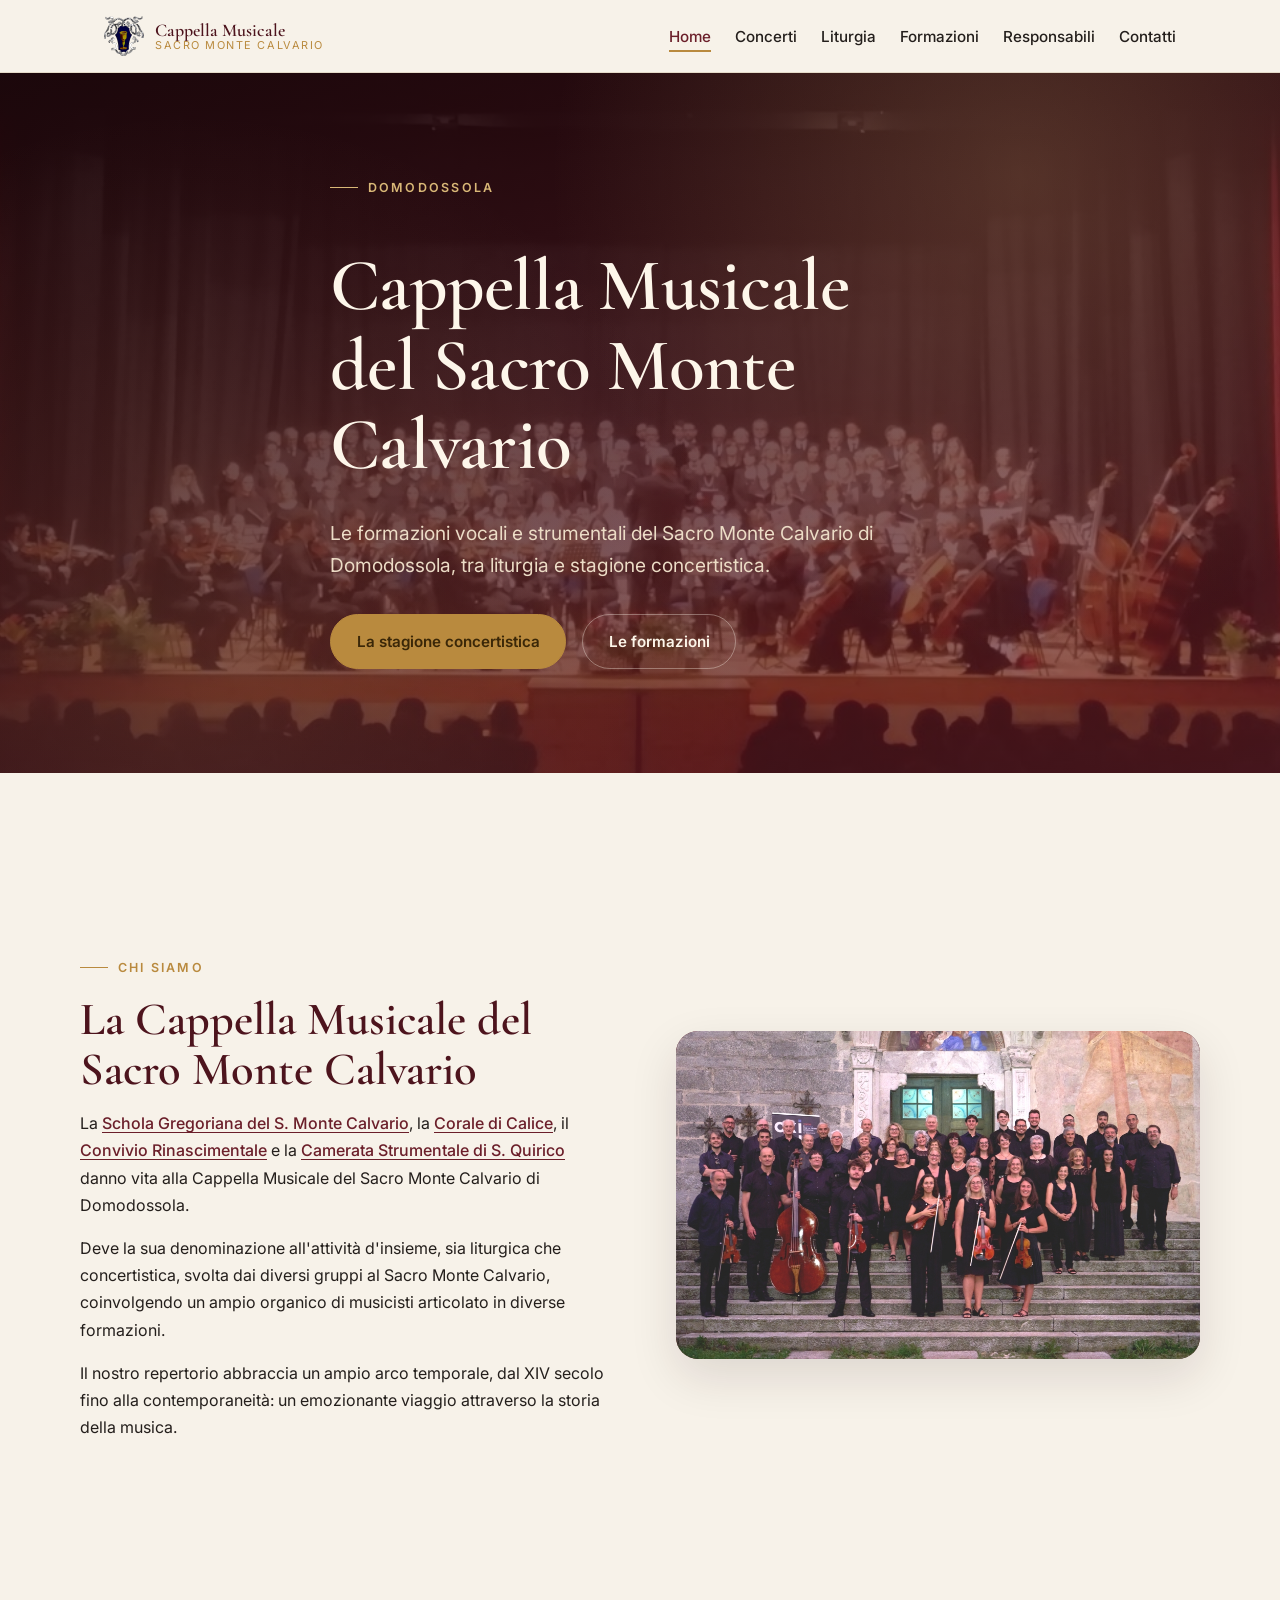
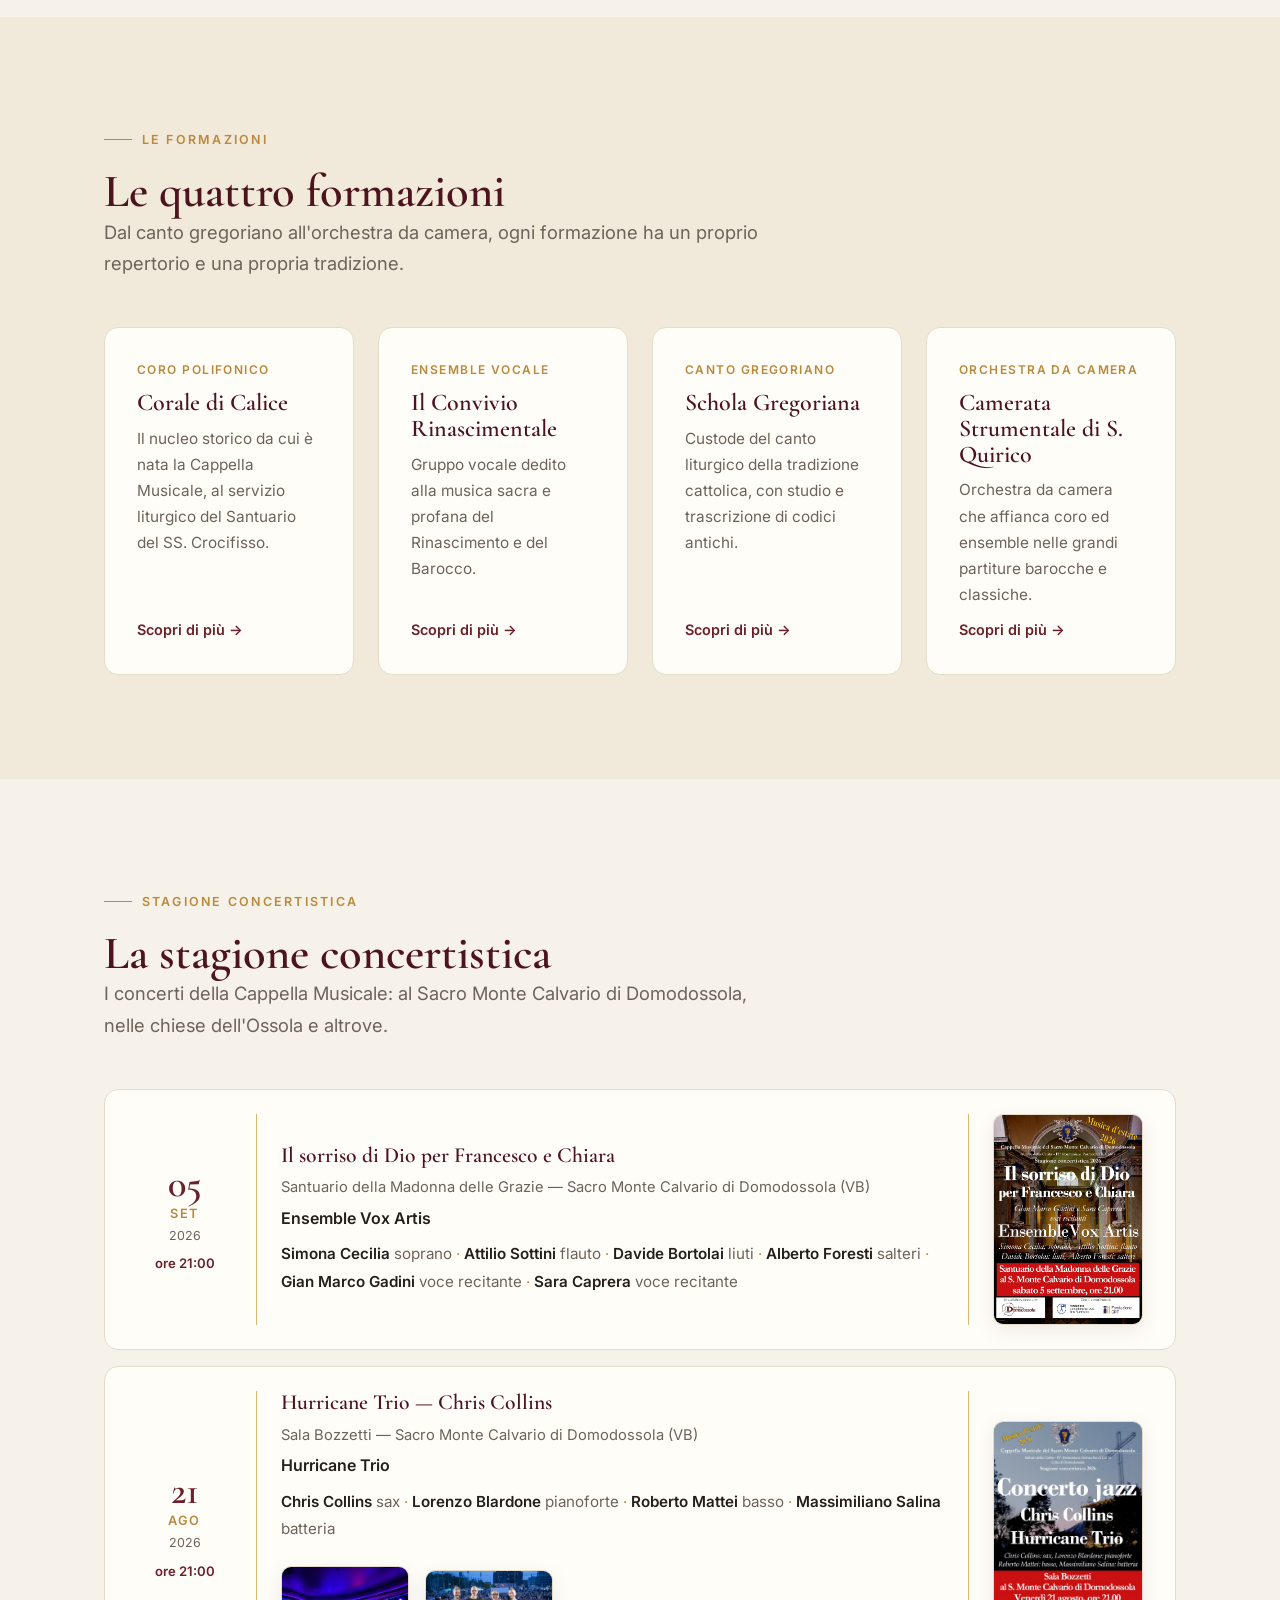
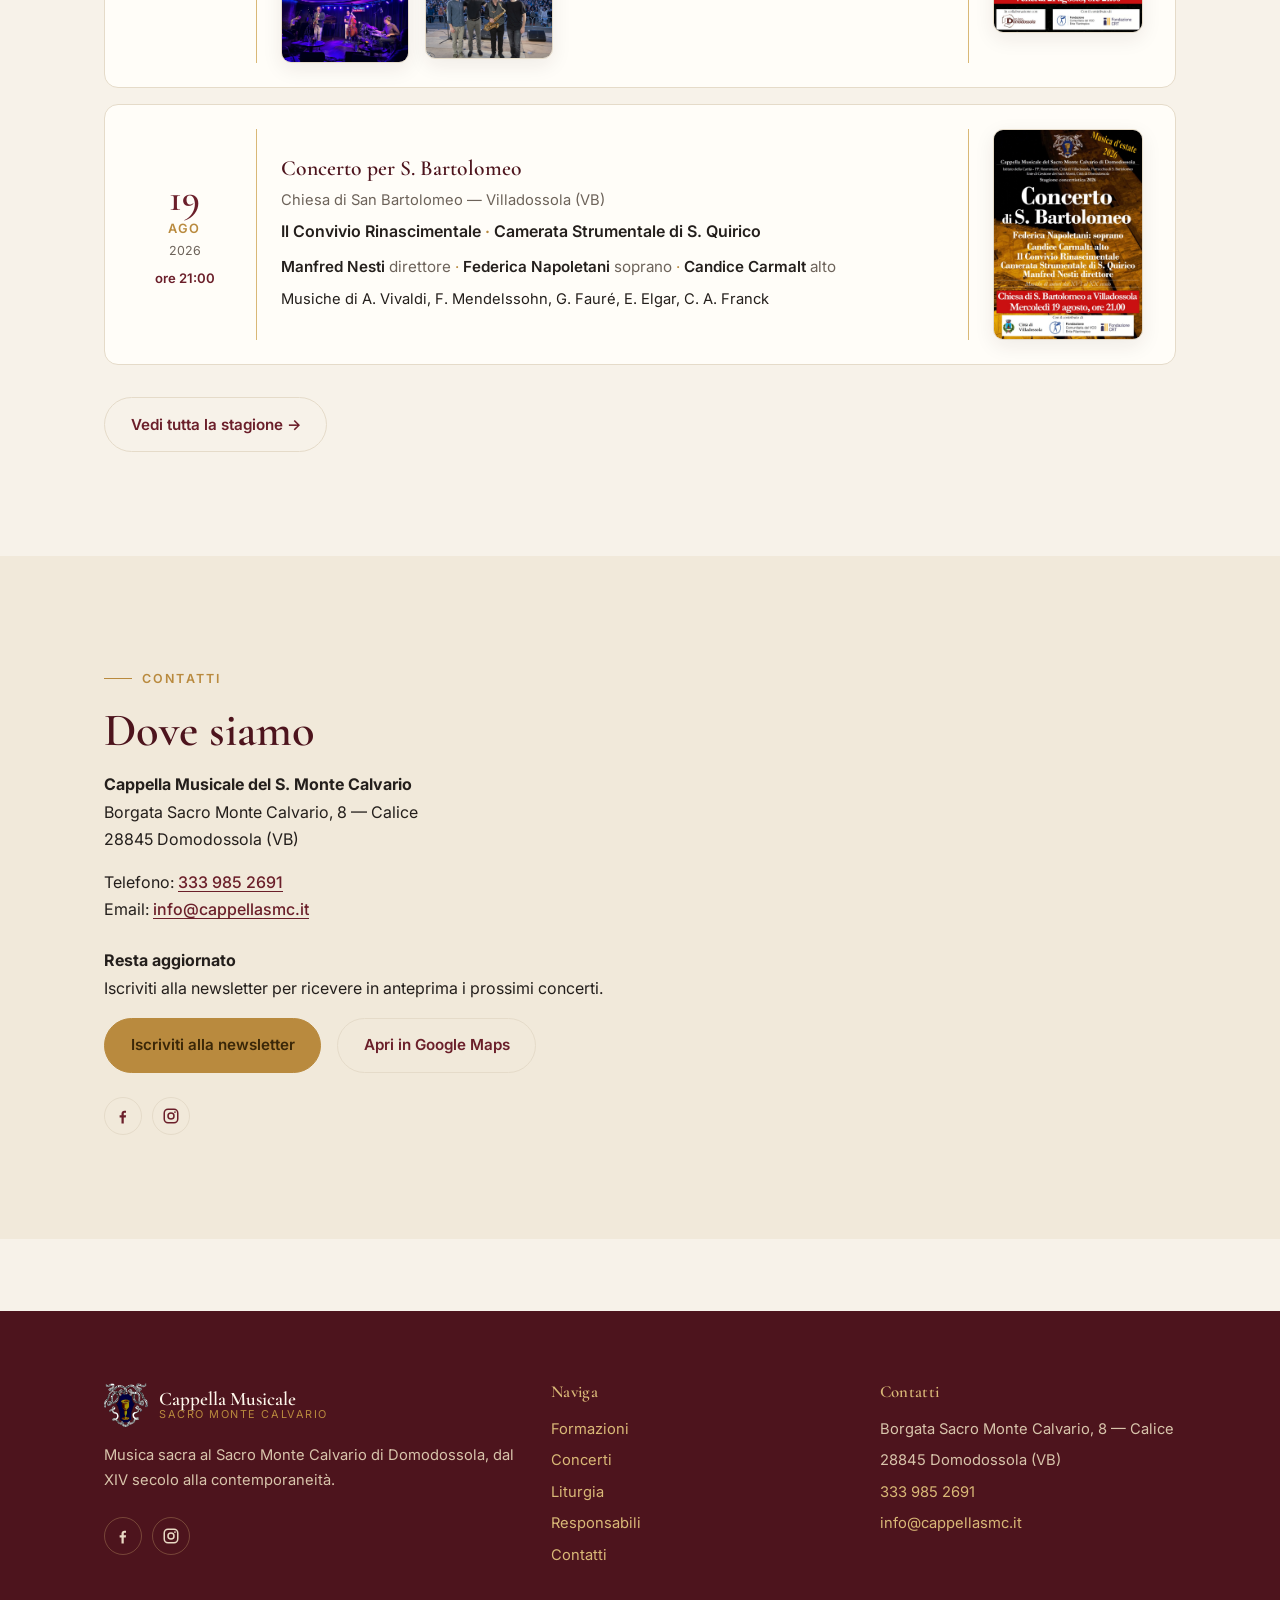
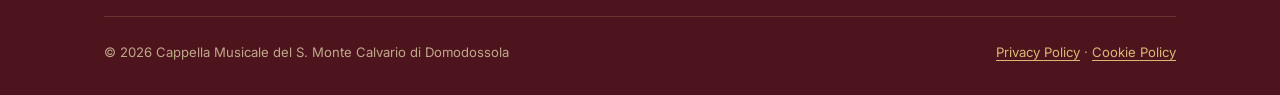
==== commit 59611ee6: "Externalize content to JSON/txt, add posters and photos - Events now load from content/events.json (" ====
--- a/index.html
+++ b/index.html
@@ -85,7 +85,7 @@
       <div class="container hero__inner">
         <span class="eyebrow">Domodossola</span>
         <h1 class="display">Cappella Musicale del Sacro Monte Calvario</h1>
-        <p>Quattro formazioni — coro, gregoriano, ensemble rinascimentale e orchestra da camera — unite dalla musica sacra e concertistica al Sacro Monte Calvario di Domodossola.</p>
+        <p>Le formazioni vocali e strumentali del Sacro Monte Calvario di Domodossola, tra liturgia e stagione concertistica.</p>
         <div class="btn-row">
           <a class="btn btn--gold" href="concerti.html">La stagione concertistica</a>
           <a class="btn btn--ghost" href="formazioni.html">Le formazioni</a>
@@ -122,7 +122,7 @@
         </div>
         <div class="cards">
           <a class="card" href="formazioni.html#corale">
-            <span class="card__kicker">Coro</span>
+            <span class="card__kicker">Coro polifonico</span>
             <h3>Corale di Calice</h3>
             <p>Il nucleo storico da cui è nata la Cappella Musicale, al servizio liturgico del Santuario del SS. Crocifisso.</p>
             <span class="card__more">Scopri di più →</span>
@@ -157,7 +157,7 @@
           <h2 class="title">La stagione concertistica</h2>
           <p class="lead">I concerti della Cappella Musicale: al Sacro Monte Calvario di Domodossola, nelle chiese dell'Ossola e altrove.</p>
         </div>
-        <!-- Prossimi appuntamenti generati da js/events.js -->
+        <!-- Prossimi appuntamenti generati da content/events.json -->
         <div id="ev-home"></div>
         <noscript>
           <p class="lead">Per visualizzare i prossimi concerti occorre attivare JavaScript nel browser.</p>
@@ -168,7 +168,7 @@
 
     <!-- ============ CONTATTI ============ -->
     <section class="section section--alt" id="contatti">
-      <div class="container feature">
+      <div class="container">
         <div class="feature__body">
           <span class="eyebrow">Contatti</span>
           <h2 class="title">Dove siamo</h2>
@@ -195,10 +195,6 @@
             <a href="https://www.instagram.com/cappellamusicalesmontecalvario/" target="_blank" rel="noopener" aria-label="Instagram"><svg viewBox="0 0 24 24" fill="none" stroke="currentColor" stroke-width="2"><rect x="3" y="3" width="18" height="18" rx="5"/><circle cx="12" cy="12" r="4"/><circle cx="17.3" cy="6.7" r="1.2" fill="currentColor" stroke="none"/></svg></a>
           </div>
         </div>
-        <figure class="media media--wide feature__media">
-          <span class="media__ph" aria-hidden="true"><svg viewBox="0 0 24 24" fill="currentColor"><path d="M12 2a7 7 0 0 0-7 7c0 5 7 13 7 13s7-8 7-13a7 7 0 0 0-7-7zm0 9.5A2.5 2.5 0 1 1 12 6a2.5 2.5 0 0 1 0 5.5z"/></svg></span>
-          <img src="assets/img/mappa.jpg" alt="Mappa del Sacro Monte Calvario" loading="lazy" onerror="this.remove()" />
-        </figure>
       </div>
     </section>
 
@@ -211,7 +207,10 @@
         <div class="footer">
           <div class="footer__brand">
             <img class="brand__mark" src="assets/logo.png" alt="" width="44" height="44" />
+            <span class="brand__text">
             <span class="brand__name">Cappella Musicale</span>
+            <span class="brand__sub">Sacro Monte Calvario</span>
+          </span>
           </div>
           <p>Musica sacra al Sacro Monte Calvario di Domodossola, dal XIV secolo alla contemporaneità.</p>
           <div class="social">
@@ -245,8 +244,6 @@
       </div>
     </div>
   </footer>
-
-  <script src="js/events.js"></script>
   <script src="js/events-render.js" defer></script>
   <script src="js/main.js" defer></script>
 </body>
--- a/css/style.css
+++ b/css/style.css
@@ -261,6 +261,8 @@
 .person__role { font-size: .74rem; letter-spacing: .12em; text-transform: uppercase; color: var(--c-gold); font-weight: 700; }
 .person__name { font-size: 1.6rem; }
 .person__bio { font-size: .92rem; color: var(--c-muted); }
+.person__bio p { margin: 0; }
+.person__bio p + p { margin-top: .6rem; }
 .person__contact { font-size: .88rem; margin-top: .3rem; }
 
 /* dettaglio a piena larghezza per bio lunghe */
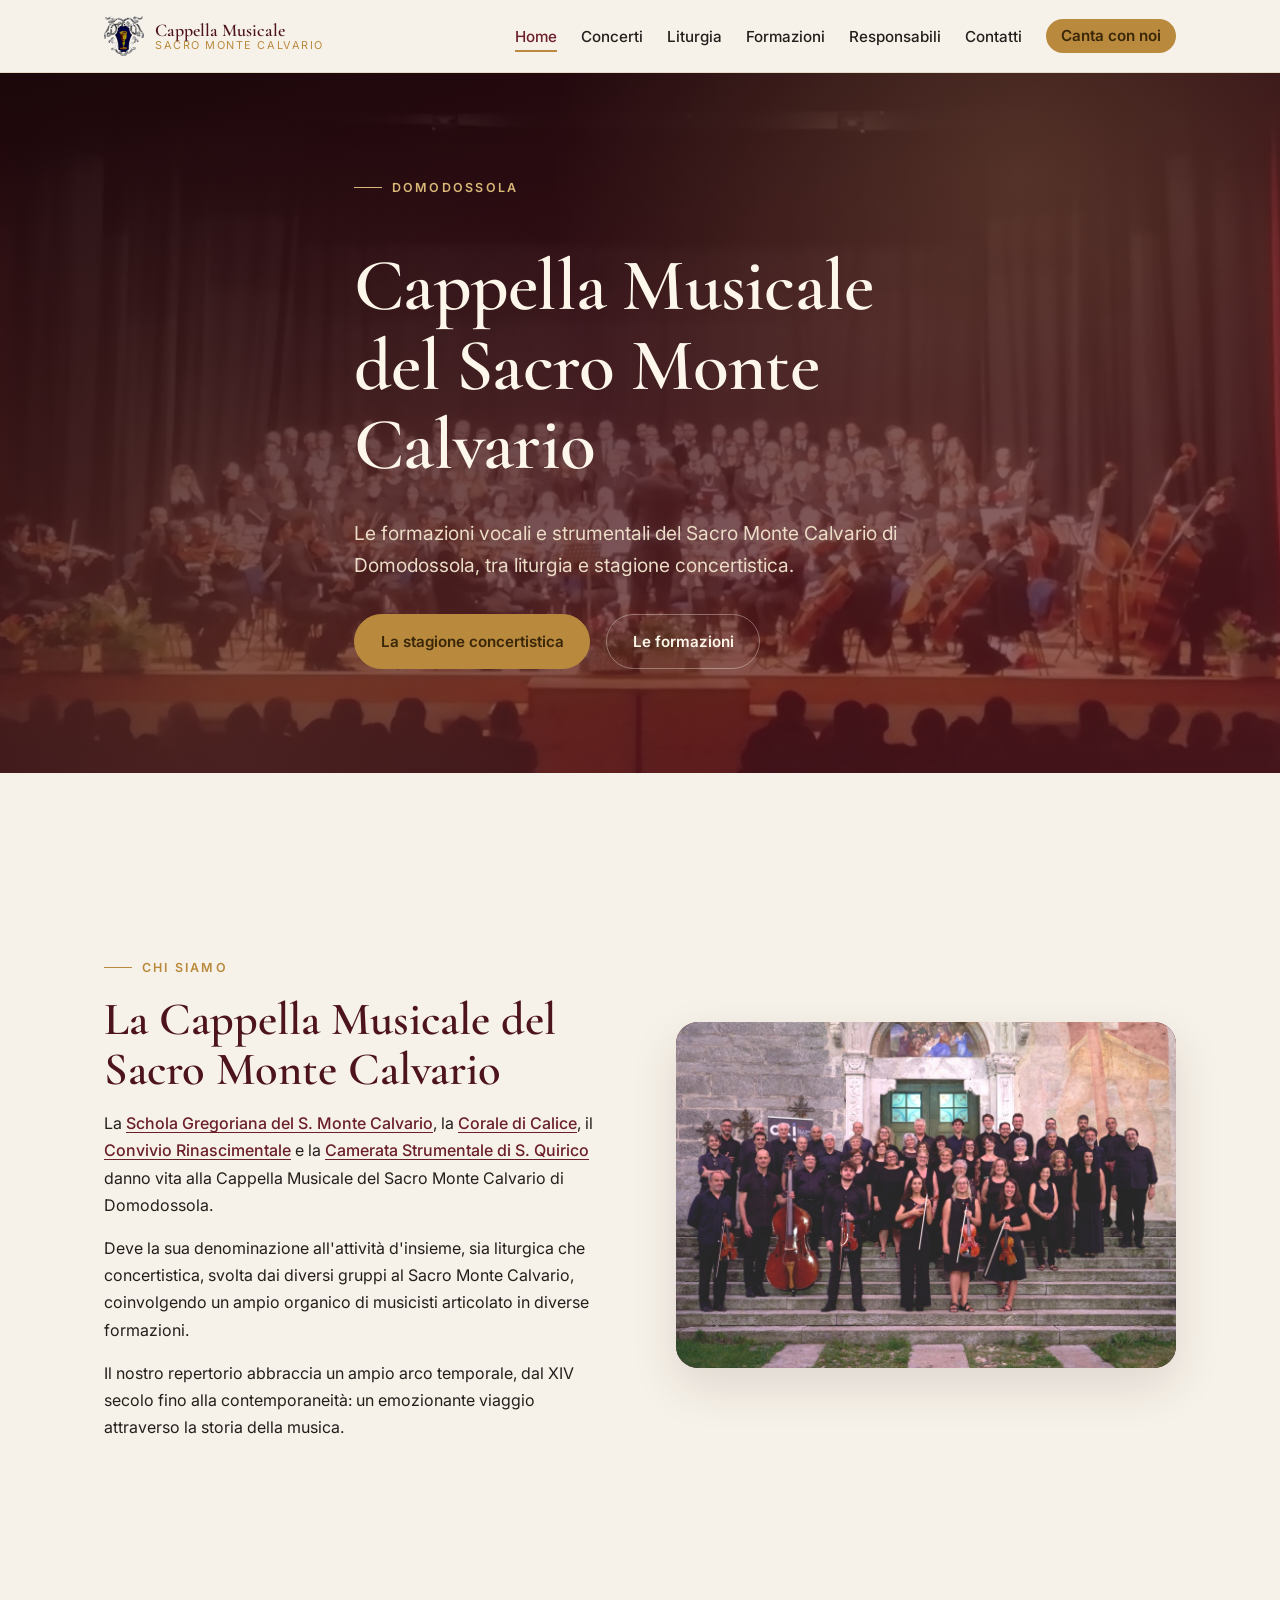
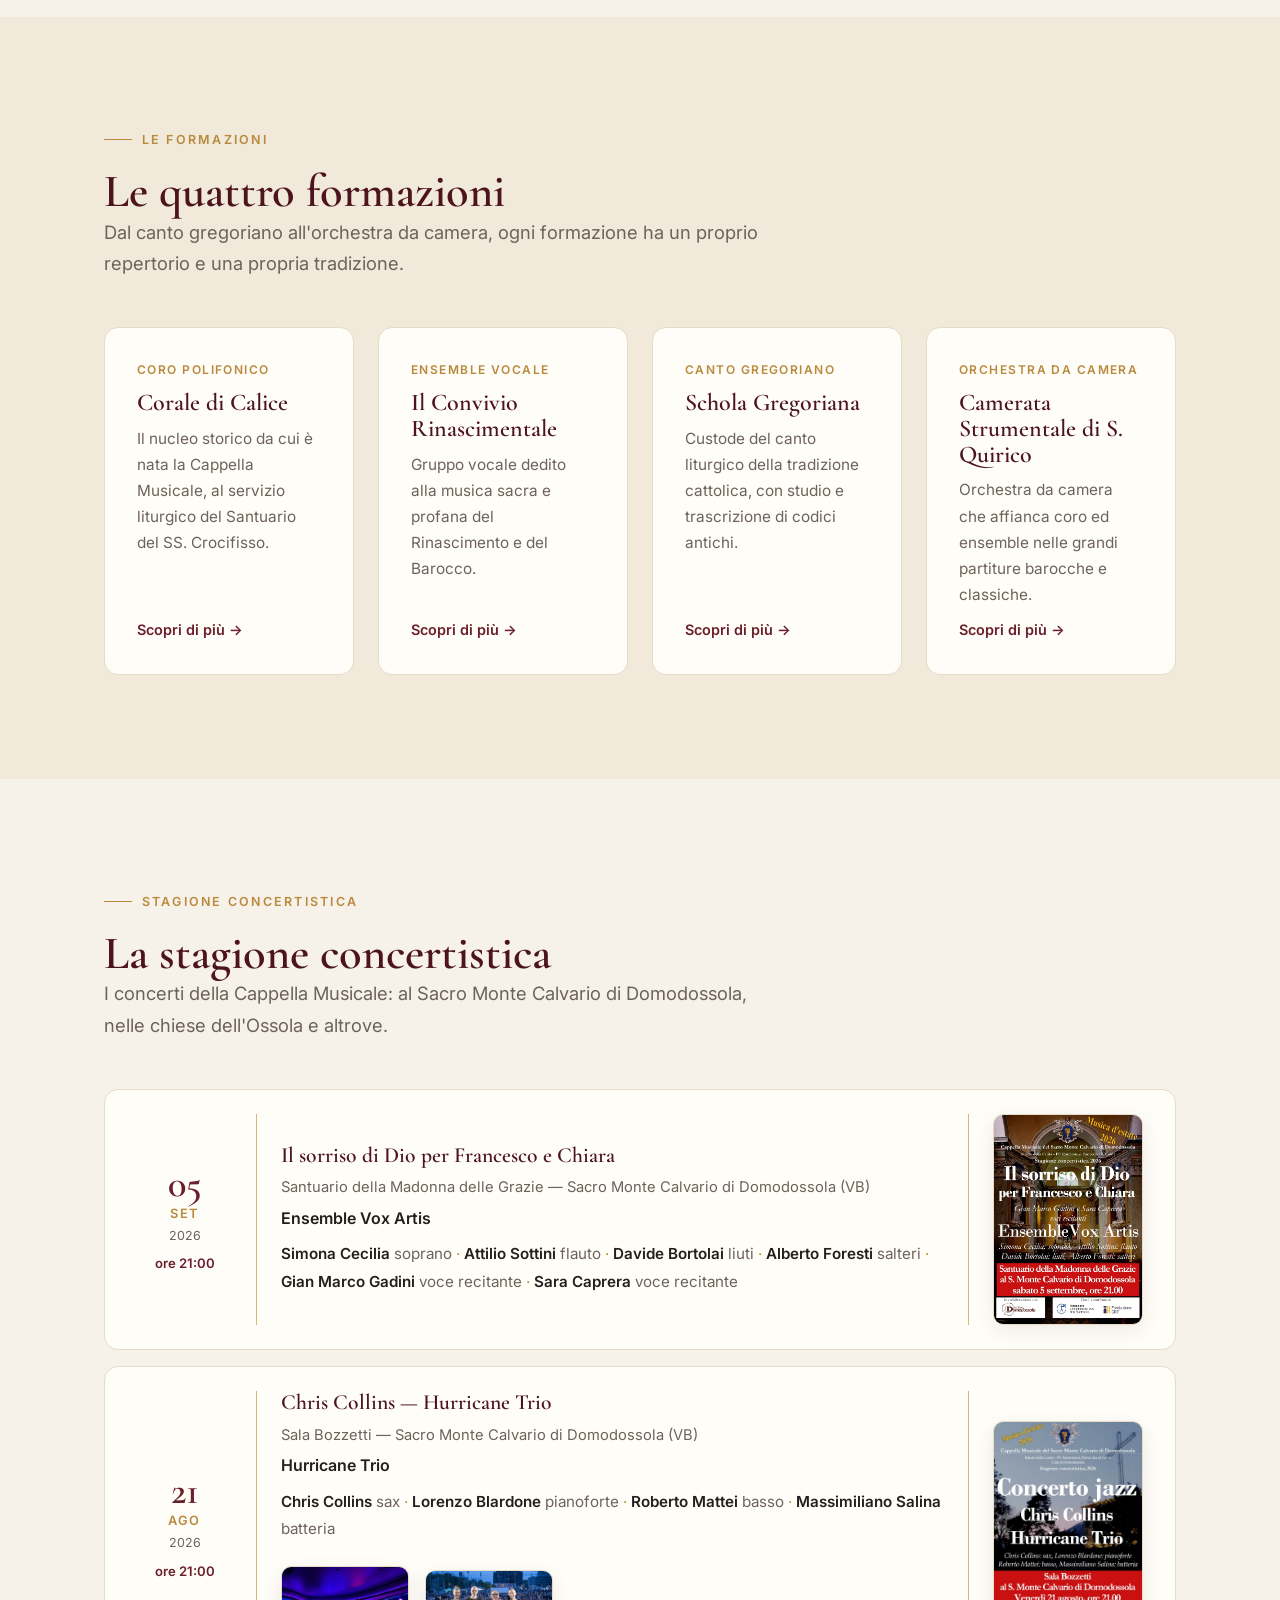
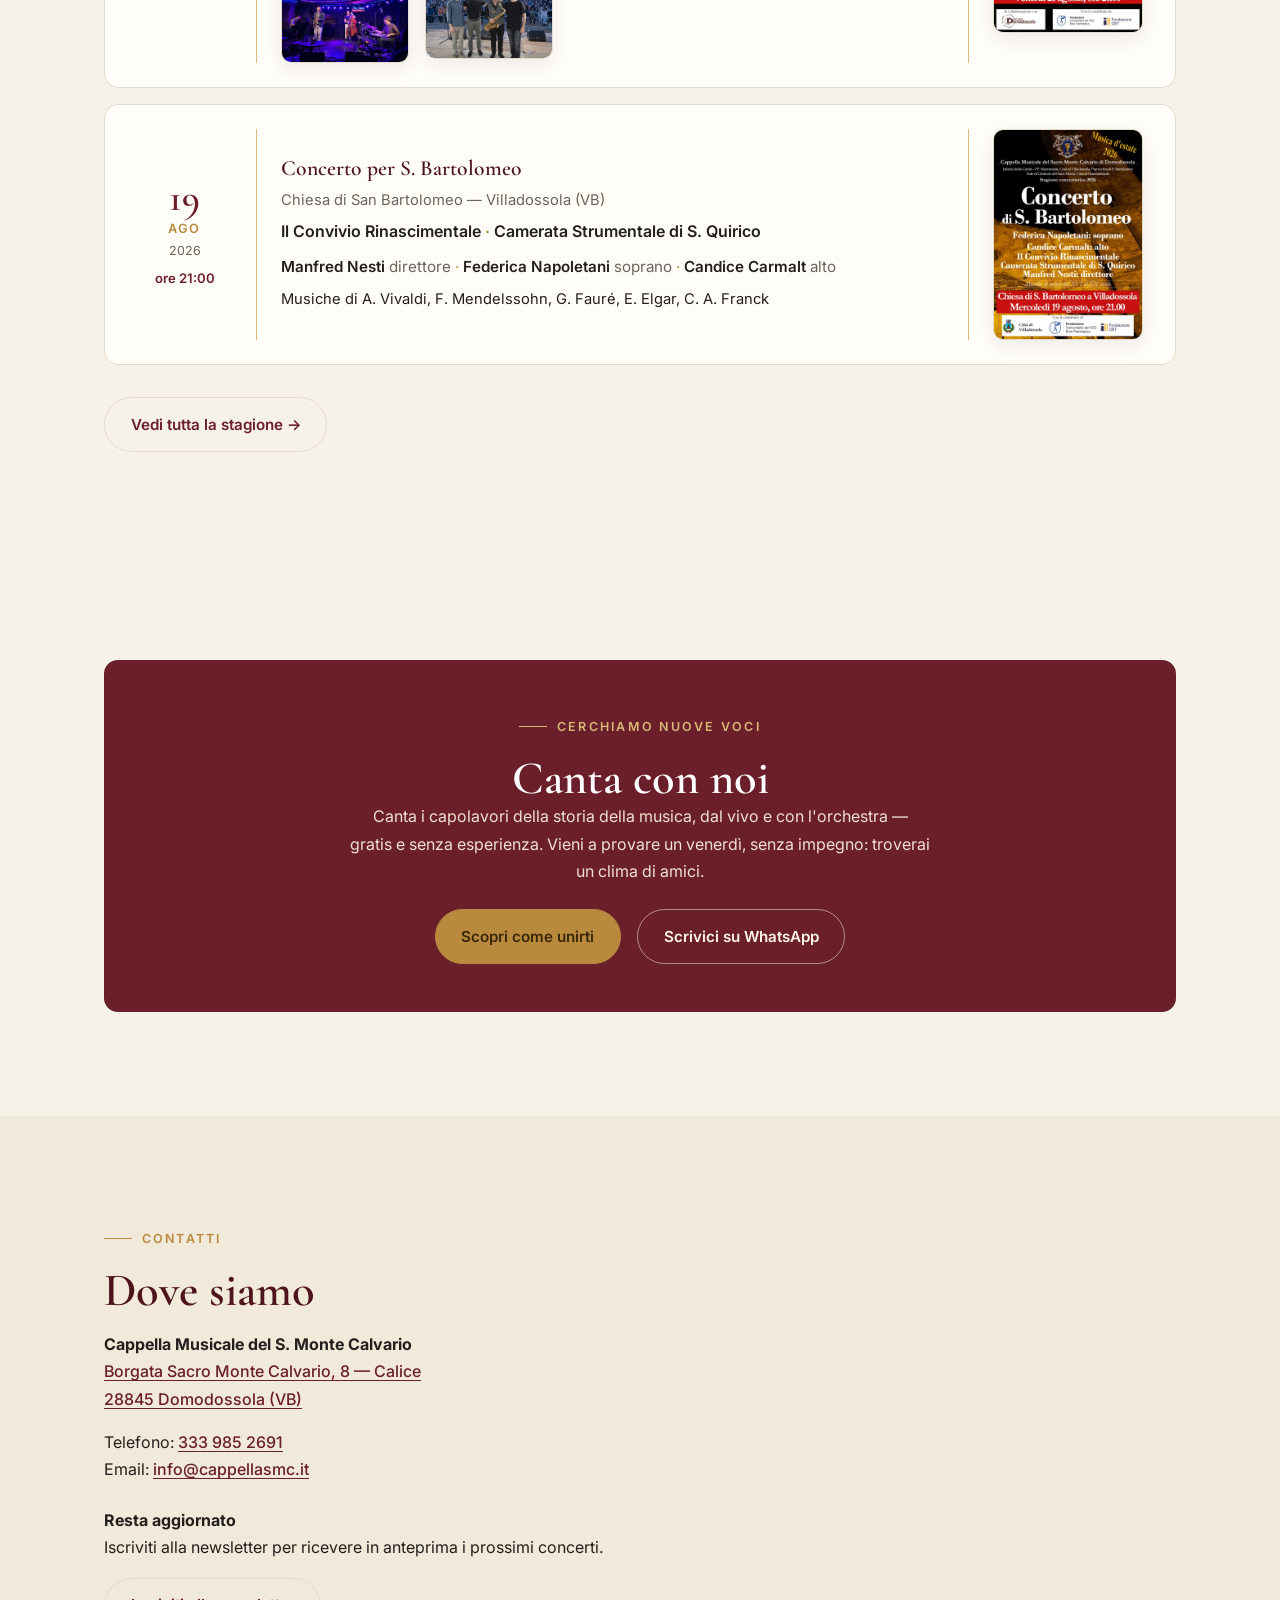
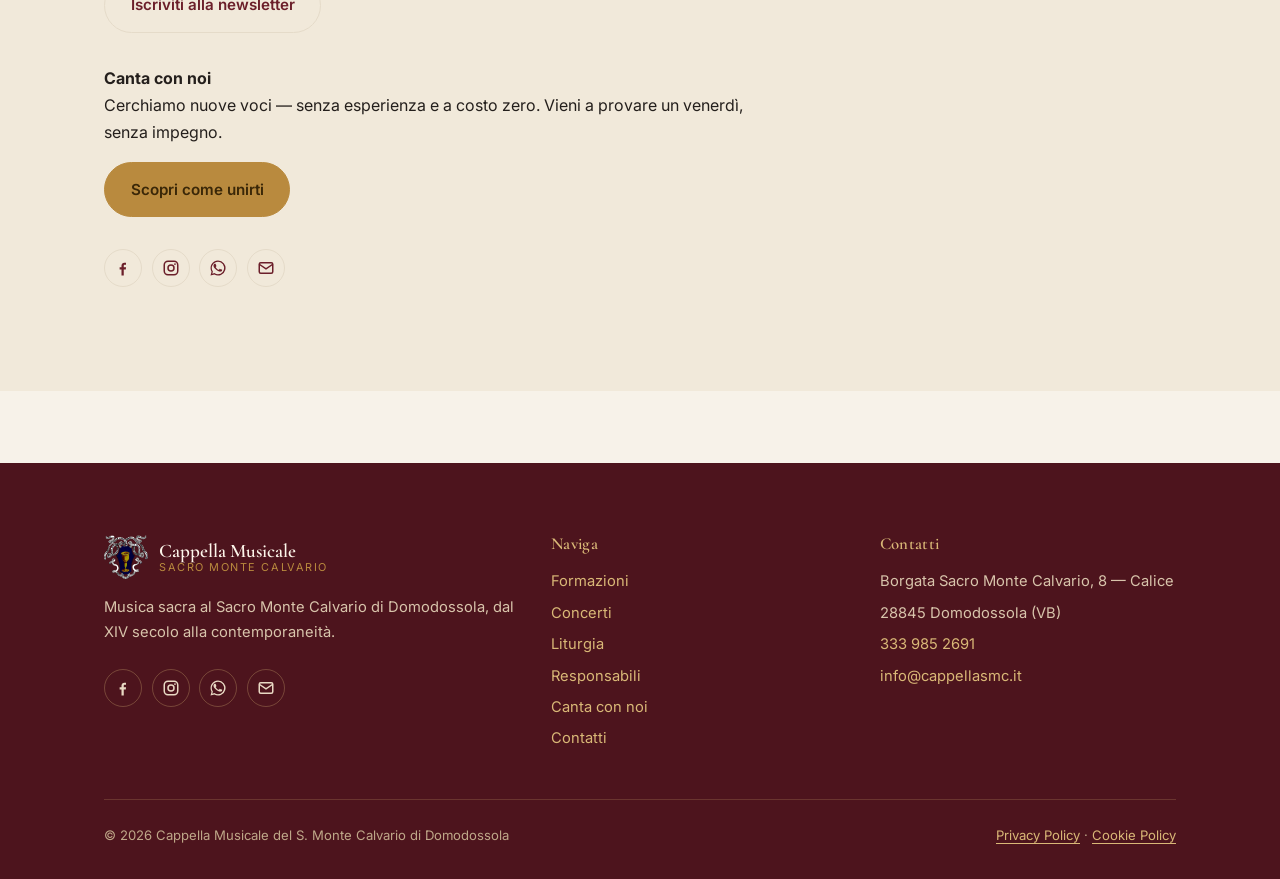
==== commit 20c3b8c9: "Add 'Canta con noi' recruitment page, nav CTA, WhatsApp and email socials" ====
--- a/index.html
+++ b/index.html
@@ -73,6 +73,7 @@
           <li><a href="formazioni.html">Formazioni</a></li>
           <li><a href="responsabili.html">Responsabili</a></li>
           <li><a href="#contatti">Contatti</a></li>
+          <li><a class="nav__cta" href="canta-con-noi.html">Canta con noi</a></li>
         </ul>
       </nav>
     </div>
@@ -166,6 +167,21 @@
       </div>
     </section>
 
+    <!-- ============ CANTA CON NOI (CTA) ============ -->
+    <section class="section" id="canta">
+      <div class="container">
+        <div class="cta-band">
+          <span class="eyebrow">Cerchiamo nuove voci</span>
+          <h2 class="title">Canta con noi</h2>
+          <p>Canta i capolavori della storia della musica, dal vivo e con l'orchestra — gratis e senza esperienza. Vieni a provare un venerdì, senza impegno: troverai un clima di amici.</p>
+          <div class="btn-row">
+            <a class="btn btn--gold" href="canta-con-noi.html">Scopri come unirti</a>
+            <a class="btn btn--ghost" href="https://wa.me/393339852691?text=Ciao!%20Vorrei%20venire%20a%20provare%20a%20cantare%20con%20la%20Cappella%20Musicale%20%F0%9F%8E%B6" target="_blank" rel="noopener">Scrivici su WhatsApp</a>
+          </div>
+        </div>
+      </div>
+    </section>
+
     <!-- ============ CONTATTI ============ -->
     <section class="section section--alt" id="contatti">
       <div class="container">
@@ -175,8 +191,8 @@
           <div class="prose">
             <p>
               <strong>Cappella Musicale del S. Monte Calvario</strong><br />
-              Borgata Sacro Monte Calvario, 8 — Calice<br />
-              28845 Domodossola (VB)
+              <a href="https://maps.google.com/?q=Sacro+Monte+Calvario+Domodossola" target="_blank" rel="noopener">Borgata Sacro Monte Calvario, 8 — Calice<br />
+              28845 Domodossola (VB)</a>
             </p>
             <p>
               Telefono: <a href="tel:+393339852691">333 985 2691</a><br />
@@ -187,12 +203,19 @@
             <p><strong>Resta aggiornato</strong><br />Iscriviti alla newsletter per ricevere in anteprima i prossimi concerti.</p>
           </div>
           <div class="btn-row" style="margin-top: var(--sp-2);">
-            <a class="btn btn--gold" href="mailto:info@cappellasmc.it?subject=Iscrizione%20newsletter&body=Vorrei%20iscrivermi%20alla%20newsletter%20per%20ricevere%20gli%20aggiornamenti%20sui%20vostri%20concerti.%0A%0ANome%20e%20cognome%3A%20">Iscriviti alla newsletter</a>
-            <a class="btn btn--ghost" href="https://maps.google.com/?q=Sacro+Monte+Calvario+Domodossola" target="_blank" rel="noopener">Apri in Google Maps</a>
-          </div>
-          <div class="social social--ink" style="margin-top: var(--sp-3);">
+            <a class="btn btn--ghost" href="mailto:info@cappellasmc.it?subject=Iscrizione%20newsletter&body=Vorrei%20iscrivermi%20alla%20newsletter%20per%20ricevere%20gli%20aggiornamenti%20sui%20vostri%20concerti.%0A%0ANome%20e%20cognome%3A%20">Iscriviti alla newsletter</a>
+          </div>
+          <div class="prose" style="margin-top: var(--sp-4);">
+            <p><strong>Canta con noi</strong><br />Cerchiamo nuove voci — senza esperienza e a costo zero. Vieni a provare un venerdì, senza impegno.</p>
+          </div>
+          <div class="btn-row" style="margin-top: var(--sp-2);">
+            <a class="btn btn--gold" href="canta-con-noi.html">Scopri come unirti</a>
+          </div>
+          <div class="social social--ink" style="margin-top: var(--sp-4);">
             <a href="https://www.facebook.com/cappellasmc" target="_blank" rel="noopener" aria-label="Facebook"><svg viewBox="0 0 24 24" fill="currentColor"><path d="M13 22v-8h2.7l.4-3H13V9.1c0-.9.3-1.5 1.6-1.5H16V5c-.3 0-1.2-.1-2.2-.1-2.2 0-3.8 1.4-3.8 3.9V11H7.5v3H10v8h3z"/></svg></a>
             <a href="https://www.instagram.com/cappellamusicalesmontecalvario/" target="_blank" rel="noopener" aria-label="Instagram"><svg viewBox="0 0 24 24" fill="none" stroke="currentColor" stroke-width="2"><rect x="3" y="3" width="18" height="18" rx="5"/><circle cx="12" cy="12" r="4"/><circle cx="17.3" cy="6.7" r="1.2" fill="currentColor" stroke="none"/></svg></a>
+            <a href="https://wa.me/393339852691" target="_blank" rel="noopener" aria-label="WhatsApp"><svg viewBox="0 0 24 24" fill="currentColor"><path d="M12 2a10 10 0 0 0-8.6 15L2 22l5.1-1.3A10 10 0 1 0 12 2zm0 18.2c-1.5 0-3-.4-4.3-1.2l-.3-.2-3 .8.8-2.9-.2-.3A8.2 8.2 0 1 1 12 20.2zm4.7-6.1c-.3-.1-1.7-.8-1.9-.9-.3-.1-.5-.1-.7.1-.2.3-.7.9-.8 1-.2.2-.3.2-.6.1-.3-.1-1.2-.4-2.2-1.4-.8-.7-1.4-1.6-1.5-1.9-.2-.3 0-.4.1-.6l.4-.5c.1-.2.2-.3.3-.5.1-.2 0-.4 0-.5-.1-.1-.7-1.6-.9-2.2-.2-.6-.5-.5-.7-.5h-.5c-.2 0-.5.1-.7.3-.3.3-1 .9-1 2.3s1 2.7 1.1 2.9c.1.2 2 3.1 4.9 4.3.7.3 1.2.5 1.6.6.7.2 1.3.2 1.8.1.6-.1 1.7-.7 1.9-1.3.2-.7.2-1.2.2-1.3-.1-.2-.3-.2-.6-.4z"/></svg></a>
+            <a href="mailto:info@cappellasmc.it" aria-label="Email"><svg viewBox="0 0 24 24" fill="none" stroke="currentColor" stroke-width="2"><rect x="3" y="5" width="18" height="14" rx="2"/><path d="m3 7 9 6 9-6"/></svg></a>
           </div>
         </div>
       </div>
@@ -216,6 +239,8 @@
           <div class="social">
             <a href="https://www.facebook.com/cappellasmc" target="_blank" rel="noopener" aria-label="Facebook"><svg viewBox="0 0 24 24" fill="currentColor"><path d="M13 22v-8h2.7l.4-3H13V9.1c0-.9.3-1.5 1.6-1.5H16V5c-.3 0-1.2-.1-2.2-.1-2.2 0-3.8 1.4-3.8 3.9V11H7.5v3H10v8h3z"/></svg></a>
             <a href="https://www.instagram.com/cappellamusicalesmontecalvario/" target="_blank" rel="noopener" aria-label="Instagram"><svg viewBox="0 0 24 24" fill="none" stroke="currentColor" stroke-width="2"><rect x="3" y="3" width="18" height="18" rx="5"/><circle cx="12" cy="12" r="4"/><circle cx="17.3" cy="6.7" r="1.2" fill="currentColor" stroke="none"/></svg></a>
+            <a href="https://wa.me/393339852691" target="_blank" rel="noopener" aria-label="WhatsApp"><svg viewBox="0 0 24 24" fill="currentColor"><path d="M12 2a10 10 0 0 0-8.6 15L2 22l5.1-1.3A10 10 0 1 0 12 2zm0 18.2c-1.5 0-3-.4-4.3-1.2l-.3-.2-3 .8.8-2.9-.2-.3A8.2 8.2 0 1 1 12 20.2zm4.7-6.1c-.3-.1-1.7-.8-1.9-.9-.3-.1-.5-.1-.7.1-.2.3-.7.9-.8 1-.2.2-.3.2-.6.1-.3-.1-1.2-.4-2.2-1.4-.8-.7-1.4-1.6-1.5-1.9-.2-.3 0-.4.1-.6l.4-.5c.1-.2.2-.3.3-.5.1-.2 0-.4 0-.5-.1-.1-.7-1.6-.9-2.2-.2-.6-.5-.5-.7-.5h-.5c-.2 0-.5.1-.7.3-.3.3-1 .9-1 2.3s1 2.7 1.1 2.9c.1.2 2 3.1 4.9 4.3.7.3 1.2.5 1.6.6.7.2 1.3.2 1.8.1.6-.1 1.7-.7 1.9-1.3.2-.7.2-1.2.2-1.3-.1-.2-.3-.2-.6-.4z"/></svg></a>
+            <a href="mailto:info@cappellasmc.it" aria-label="Email"><svg viewBox="0 0 24 24" fill="none" stroke="currentColor" stroke-width="2"><rect x="3" y="5" width="18" height="14" rx="2"/><path d="m3 7 9 6 9-6"/></svg></a>
           </div>
         </div>
         <div class="footer">
@@ -225,6 +250,7 @@
             <li><a href="concerti.html">Concerti</a></li>
             <li><a href="liturgia.html">Liturgia</a></li>
             <li><a href="responsabili.html">Responsabili</a></li>
+            <li><a href="canta-con-noi.html">Canta con noi</a></li>
             <li><a href="#contatti">Contatti</a></li>
           </ul>
         </div>
--- a/css/style.css
+++ b/css/style.css
@@ -43,14 +43,15 @@
 /* ---------- 2. RESET & BASE ---------- */
 *, *::before, *::after { box-sizing: border-box; }
 * { margin: 0; padding: 0; }
-html { scroll-behavior: smooth; -webkit-text-size-adjust: 100%; scroll-padding-top: 84px; }
+html { scroll-behavior: smooth; -webkit-text-size-adjust: 100%; scroll-padding-top: 84px; overflow-x: clip; }
 body {
   font-family: var(--font-sans);
   color: var(--c-ink);
   background: var(--c-bg);
   line-height: 1.7;
   -webkit-font-smoothing: antialiased;
-  overflow-x: hidden;
+  max-width: 100%;
+  overflow-x: clip;
 }
 img { max-width: 100%; height: auto; display: block; }
 a { color: var(--c-wine); text-decoration-thickness: 1px; text-underline-offset: 3px; }
@@ -237,7 +238,7 @@
     radial-gradient(circle at 15% 85%, rgba(217,184,119,.12), transparent 45%);
   pointer-events: none;
 }
-.hero__inner { position: relative; padding: var(--sp-7) 0; display: grid; gap: var(--sp-4); max-width: 62ch; }
+.hero__inner { position: relative; padding-block: var(--sp-7); display: grid; gap: var(--sp-4); max-width: 62ch; }
 .hero .eyebrow { color: var(--c-gold-soft); }
 .hero .eyebrow::before { background: var(--c-gold-soft); }
 .hero h1 { color: #fdf6ea; }
@@ -246,10 +247,12 @@
 .hero .btn--ghost:hover { background: rgba(253,246,234,.08); border-color: var(--c-gold-soft); color: #fff !important; }
 
 /* Feature rows (formazioni) */
-.feature { display: grid; grid-template-columns: 1fr 1fr; gap: var(--sp-6); align-items: center; padding: var(--sp-6) 0; }
+.feature { display: grid; grid-template-columns: 1fr 1fr; gap: var(--sp-6); align-items: center; padding-block: var(--sp-6); }
 .feature + .feature { border-top: 1px solid var(--c-border); }
 .feature:nth-child(even) .feature__media { order: 2; }
-.feature__media { min-height: 320px; }
+.feature__media { min-height: 0; }
+.feature__media.media--wide { aspect-ratio: auto; }
+.feature__media img { height: auto; }
 .feature__body .prose { margin-top: var(--sp-2); }
 .feature__body .prose p { font-size: 1rem; }
 
@@ -273,7 +276,6 @@
   .footer__grid { grid-template-columns: 1fr 1fr; }
   .feature { grid-template-columns: 1fr; gap: var(--sp-4); }
   .feature:nth-child(even) .feature__media { order: 0; }
-  .feature__media { min-height: 260px; }
 }
 @media (max-width: 720px) {
   .nav__toggle { display: inline-flex; }
@@ -287,13 +289,45 @@
   .nav__links a { display: block; padding: .75rem 0; border-bottom: 1px solid var(--c-border); }
   .nav__links li:last-child a { border-bottom: 0; }
   .nav__links li:last-child { margin-top: var(--sp-1); }
-  .event { grid-template-columns: 84px 1fr; padding: var(--sp-3); gap: var(--sp-2); }
-  .event__date { padding-right: var(--sp-2); }
-  .event__day { font-size: 1.9rem; }
-  .event__body { flex-direction: column; gap: var(--sp-3); align-items: stretch; }
-  .event__media { border-left: 0; padding-left: 0; }
+  .event { grid-template-columns: 1fr; padding: var(--sp-3); gap: var(--sp-2); }
+  .event__date {
+    flex-direction: row; align-items: baseline; justify-content: flex-start;
+    gap: .45rem; text-align: left;
+    border-right: 0; border-bottom: 1px solid var(--c-gold-soft);
+    padding-right: 0; padding-bottom: var(--sp-2);
+  }
+  .event__day { font-size: 1.7rem; }
+  .event__time { margin-top: 0; }
+  .event__body { flex-direction: column; gap: var(--sp-3); align-items: stretch; min-width: 0; }
+  .event__text { min-width: 0; }
+  .event__text h3, .event__place, .event__groups, .event__people, .event__perf { overflow-wrap: break-word; }
+  .event__media { border-left: 0; padding-left: 0; align-items: flex-start; }
   .footer__grid { grid-template-columns: 1fr; }
 }
 @media (prefers-reduced-motion: reduce) {
   * { animation: none !important; transition: none !important; scroll-behavior: auto !important; }
 }
+
+/* ============ CANTA CON NOI ============ */
+/* Voce di menu evidenziata (pillola oro) */
+.nav__links a.nav__cta { background: var(--c-gold); color: #3a2708 !important; padding: .45rem .95rem; border-radius: 999px; font-weight: 600; }
+.nav__links a.nav__cta:hover { background: var(--c-gold-soft); color: #3a2708 !important; }
+.nav__links a.nav__cta::after { display: none !important; }
+
+/* Banda CTA (home, sezione contatti) */
+.cta-band { background: var(--c-wine); color: #fdf6ea; border-radius: var(--radius); padding: var(--sp-5); text-align: center; }
+.cta-band h2, .cta-band .title { color: #fff; }
+.cta-band p { color: #f0e2cf; max-width: 58ch; margin-inline: auto; }
+.cta-band .eyebrow { color: var(--c-gold-soft); justify-content: center; }
+.cta-band .eyebrow::before { background: var(--c-gold-soft); }
+.cta-band .btn-row { justify-content: center; margin-top: var(--sp-3); }
+
+/* Riquadri con i "fatti" pratici */
+.facts { display: grid; grid-template-columns: repeat(auto-fit, minmax(150px, 1fr)); gap: var(--sp-2); margin-top: var(--sp-4); }
+.fact { background: var(--c-surface); border: 1px solid var(--c-border); border-radius: var(--radius); padding: var(--sp-3); text-align: center; }
+.fact strong { display: block; font-family: var(--font-display); font-size: 1.2rem; color: var(--c-wine-deep); margin-bottom: 2px; }
+.fact span { color: var(--c-muted); font-size: .9rem; }
+
+/* Pulsante "ghost" sulla banda bordeaux: testo chiaro e bordo chiaro (altrimenti invisibile) */
+.cta-band .btn--ghost { color: #fdf6ea !important; border-color: rgba(253,246,234,.5); background: transparent; }
+.cta-band .btn--ghost:hover { background: rgba(253,246,234,.12); border-color: #fdf6ea; color: #fff !important; }
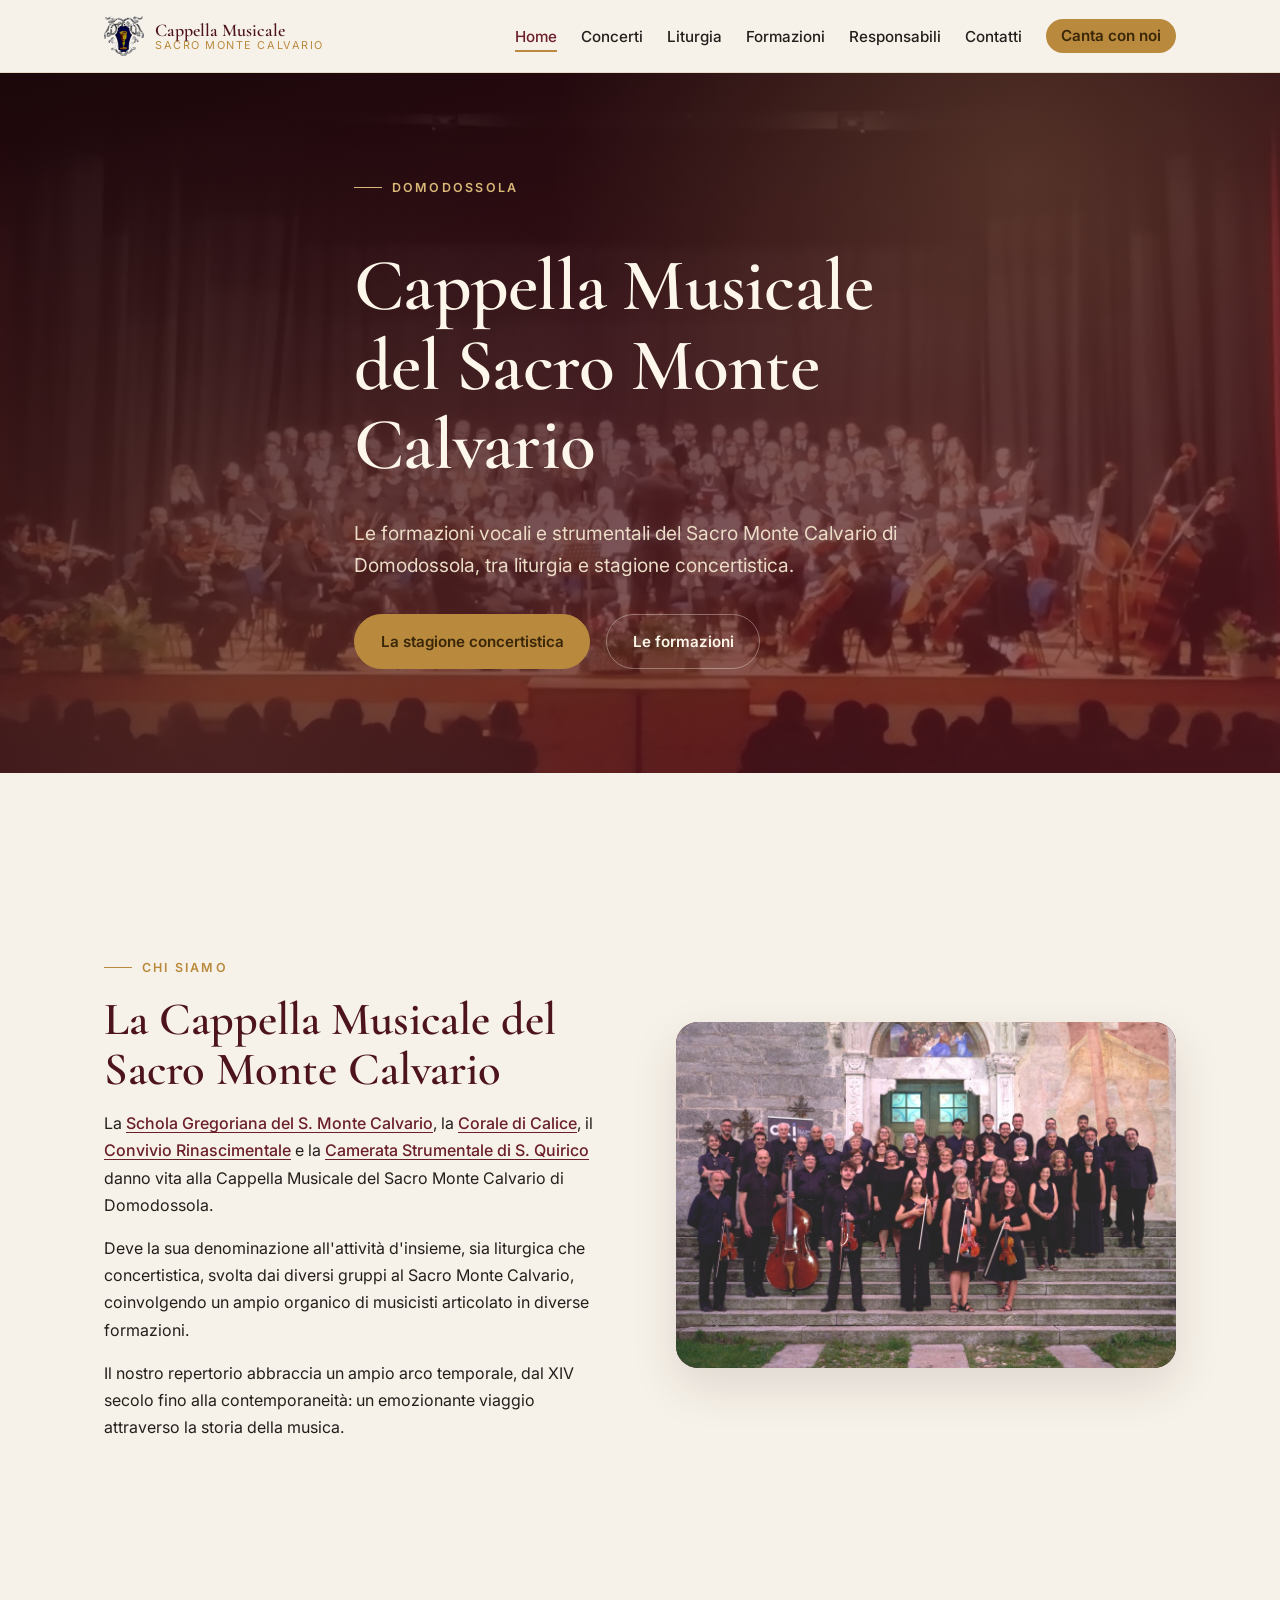
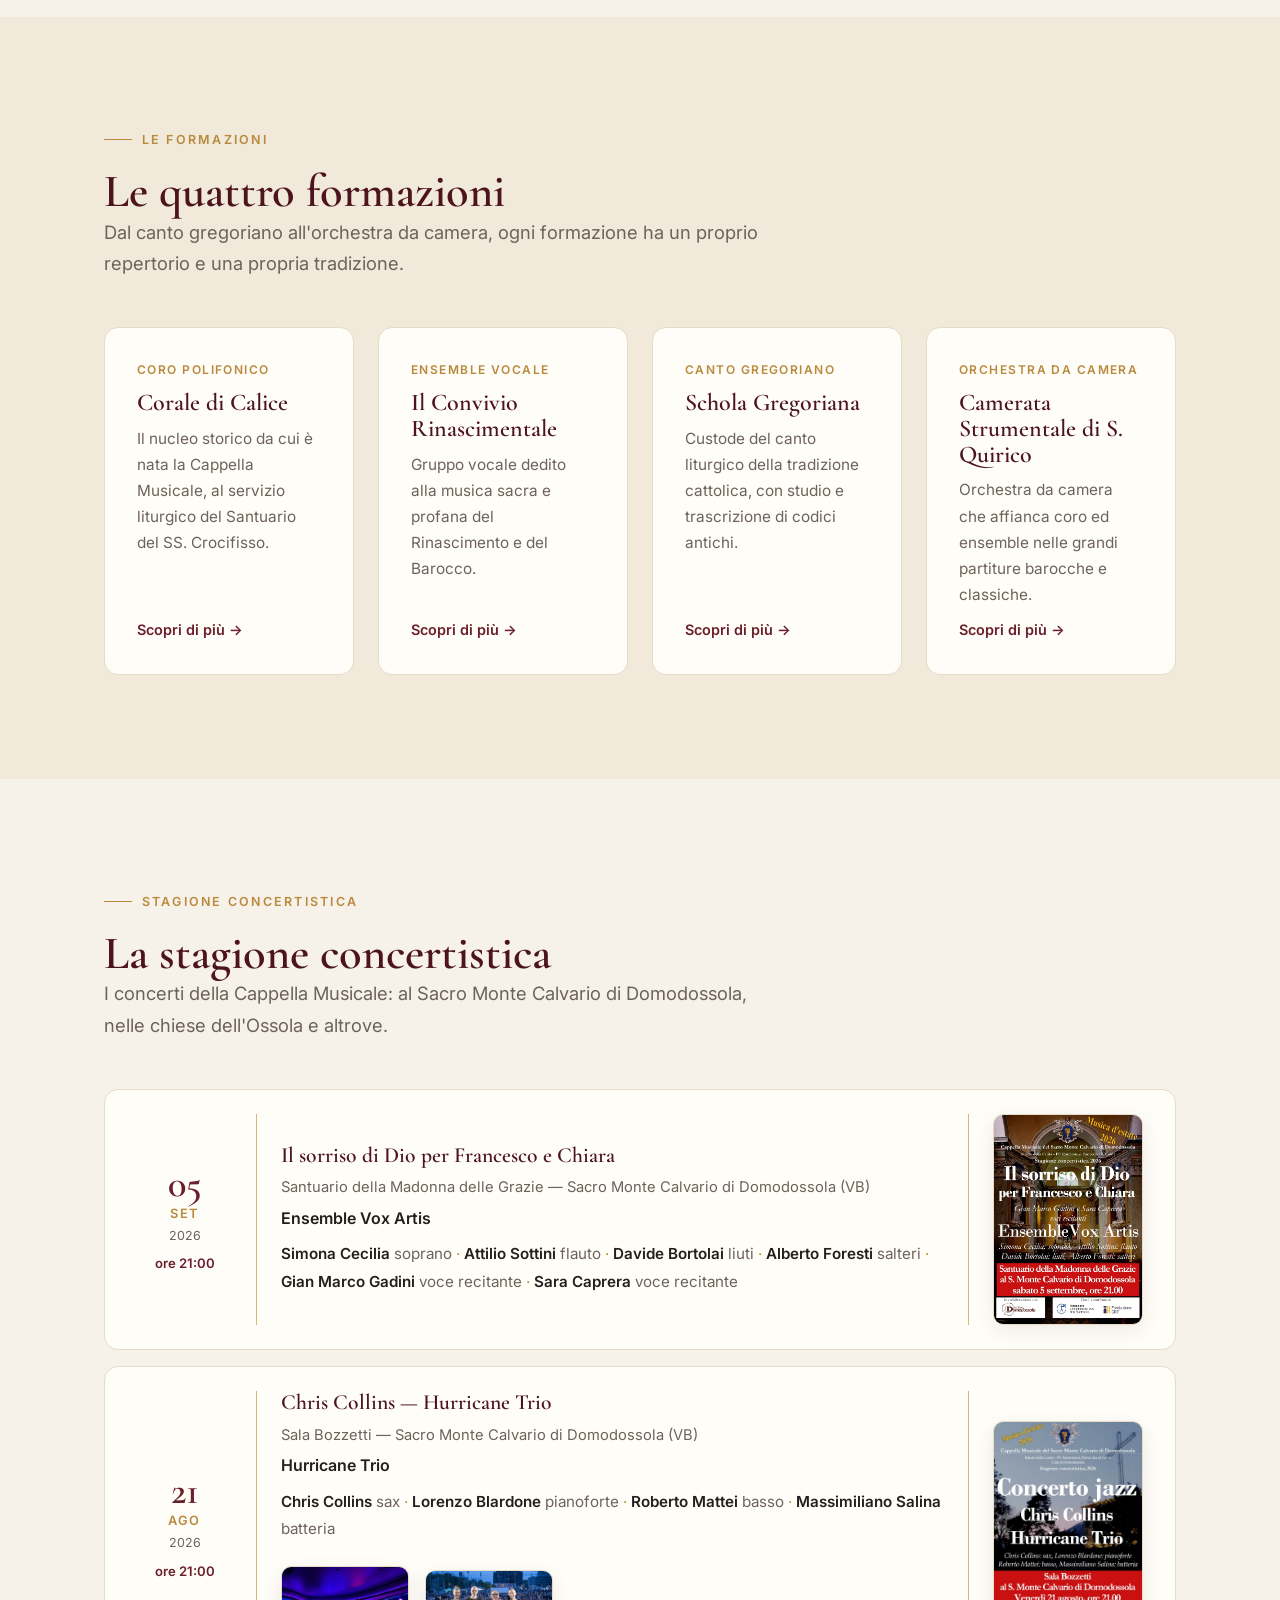
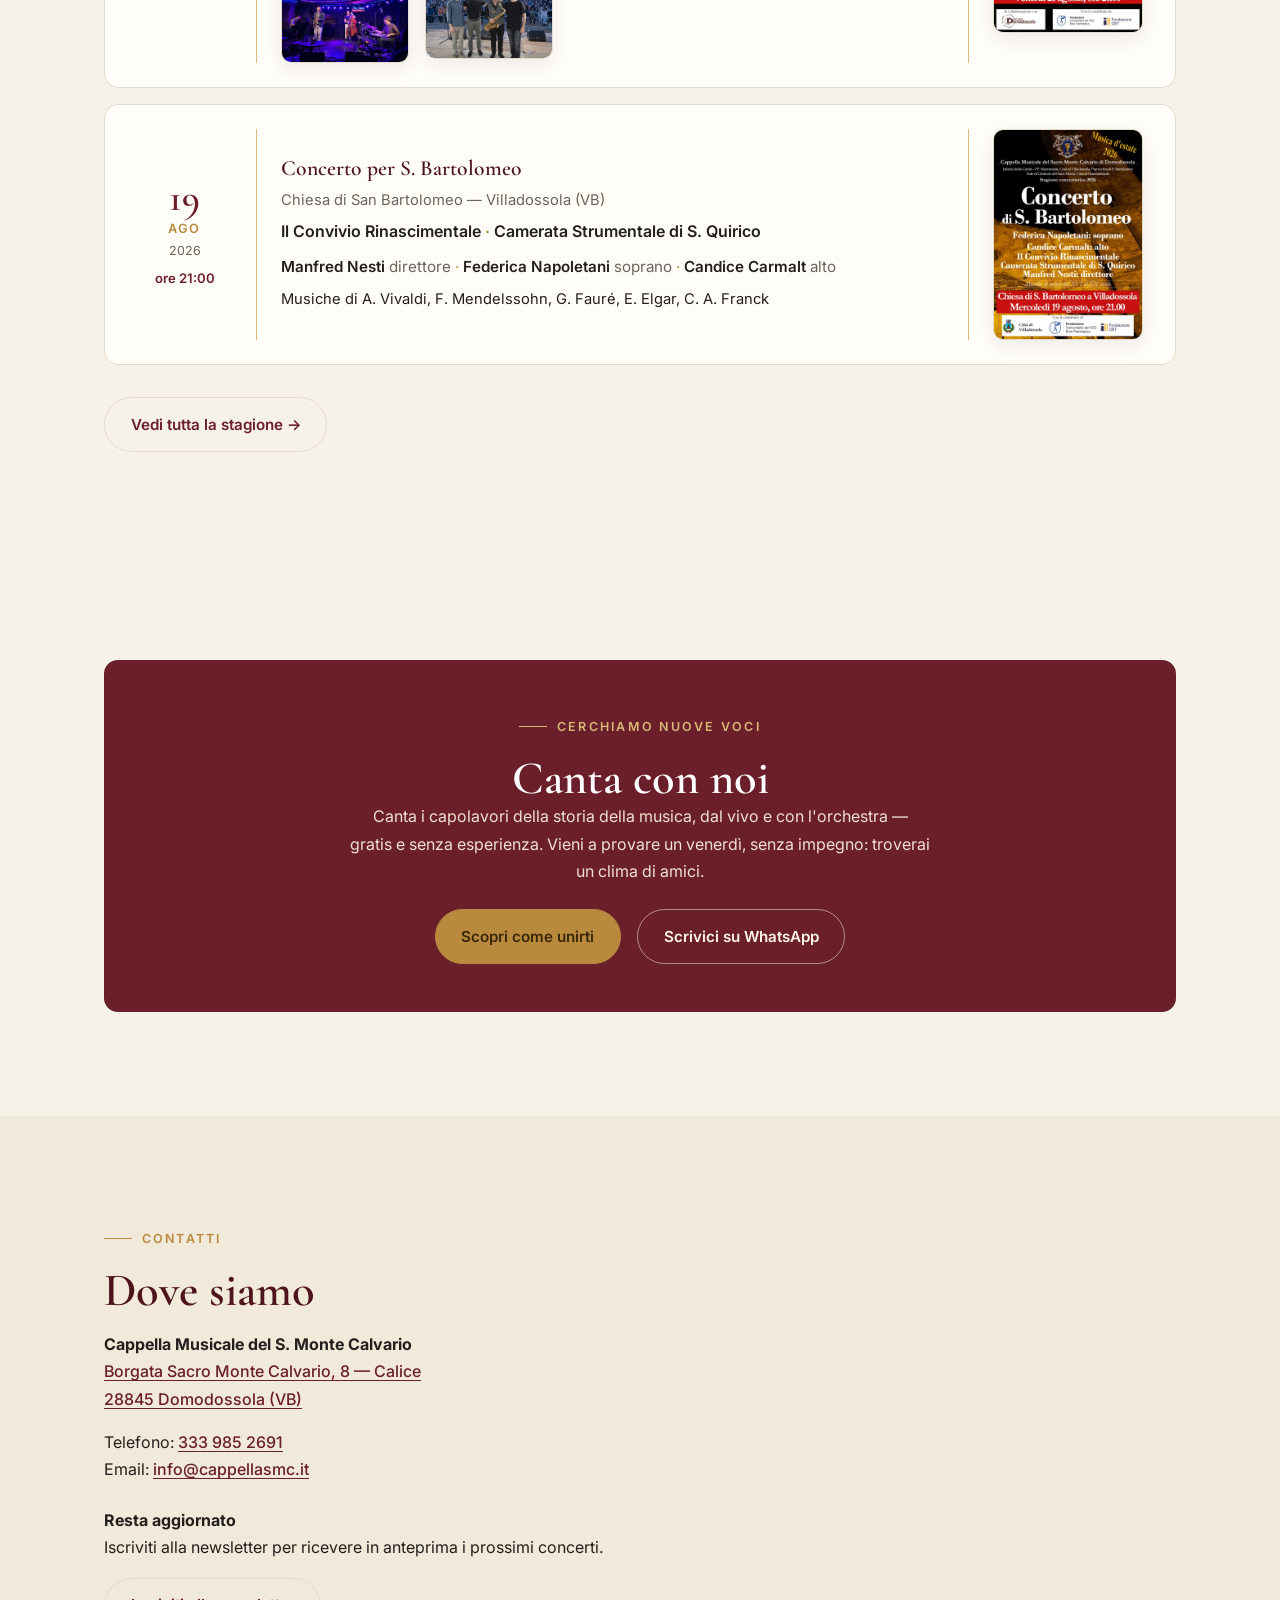
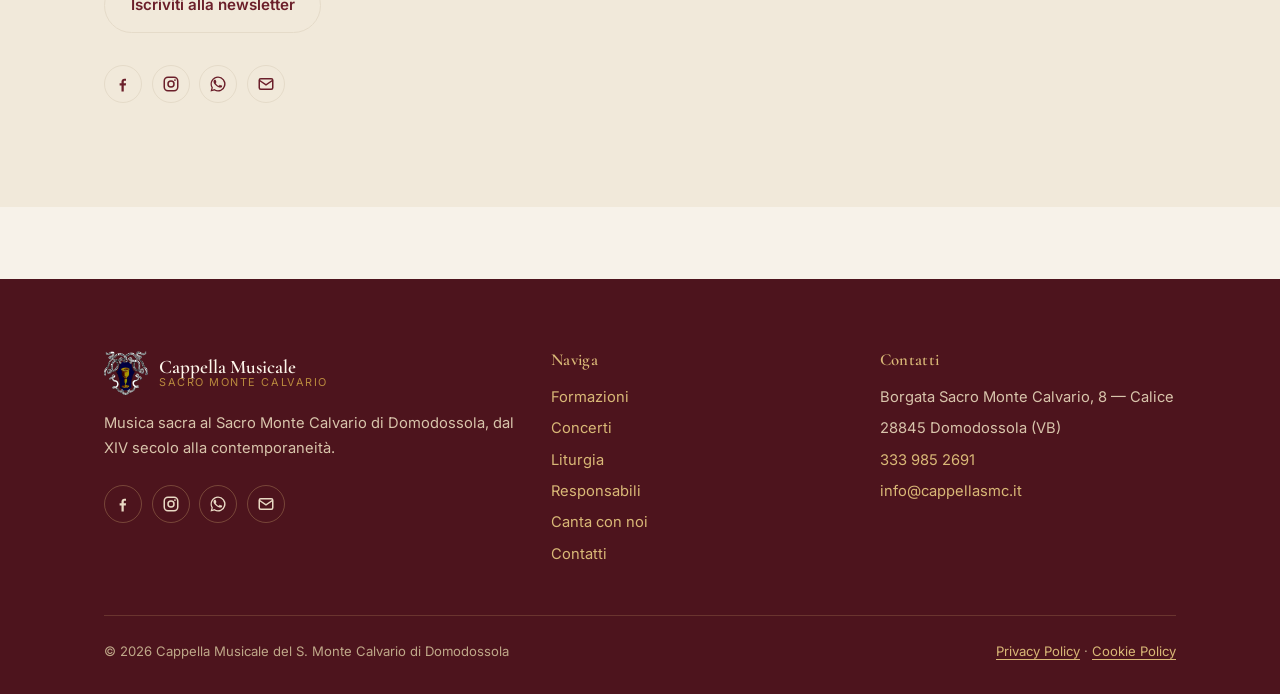
==== commit f9e85fc5: "Remove redundant Canta con noi block from contacts" ====
--- a/index.html
+++ b/index.html
@@ -205,12 +205,6 @@
           <div class="btn-row" style="margin-top: var(--sp-2);">
             <a class="btn btn--ghost" href="mailto:info@cappellasmc.it?subject=Iscrizione%20newsletter&body=Vorrei%20iscrivermi%20alla%20newsletter%20per%20ricevere%20gli%20aggiornamenti%20sui%20vostri%20concerti.%0A%0ANome%20e%20cognome%3A%20">Iscriviti alla newsletter</a>
           </div>
-          <div class="prose" style="margin-top: var(--sp-4);">
-            <p><strong>Canta con noi</strong><br />Cerchiamo nuove voci — senza esperienza e a costo zero. Vieni a provare un venerdì, senza impegno.</p>
-          </div>
-          <div class="btn-row" style="margin-top: var(--sp-2);">
-            <a class="btn btn--gold" href="canta-con-noi.html">Scopri come unirti</a>
-          </div>
           <div class="social social--ink" style="margin-top: var(--sp-4);">
             <a href="https://www.facebook.com/cappellasmc" target="_blank" rel="noopener" aria-label="Facebook"><svg viewBox="0 0 24 24" fill="currentColor"><path d="M13 22v-8h2.7l.4-3H13V9.1c0-.9.3-1.5 1.6-1.5H16V5c-.3 0-1.2-.1-2.2-.1-2.2 0-3.8 1.4-3.8 3.9V11H7.5v3H10v8h3z"/></svg></a>
             <a href="https://www.instagram.com/cappellamusicalesmontecalvario/" target="_blank" rel="noopener" aria-label="Instagram"><svg viewBox="0 0 24 24" fill="none" stroke="currentColor" stroke-width="2"><rect x="3" y="3" width="18" height="18" rx="5"/><circle cx="12" cy="12" r="4"/><circle cx="17.3" cy="6.7" r="1.2" fill="currentColor" stroke="none"/></svg></a>
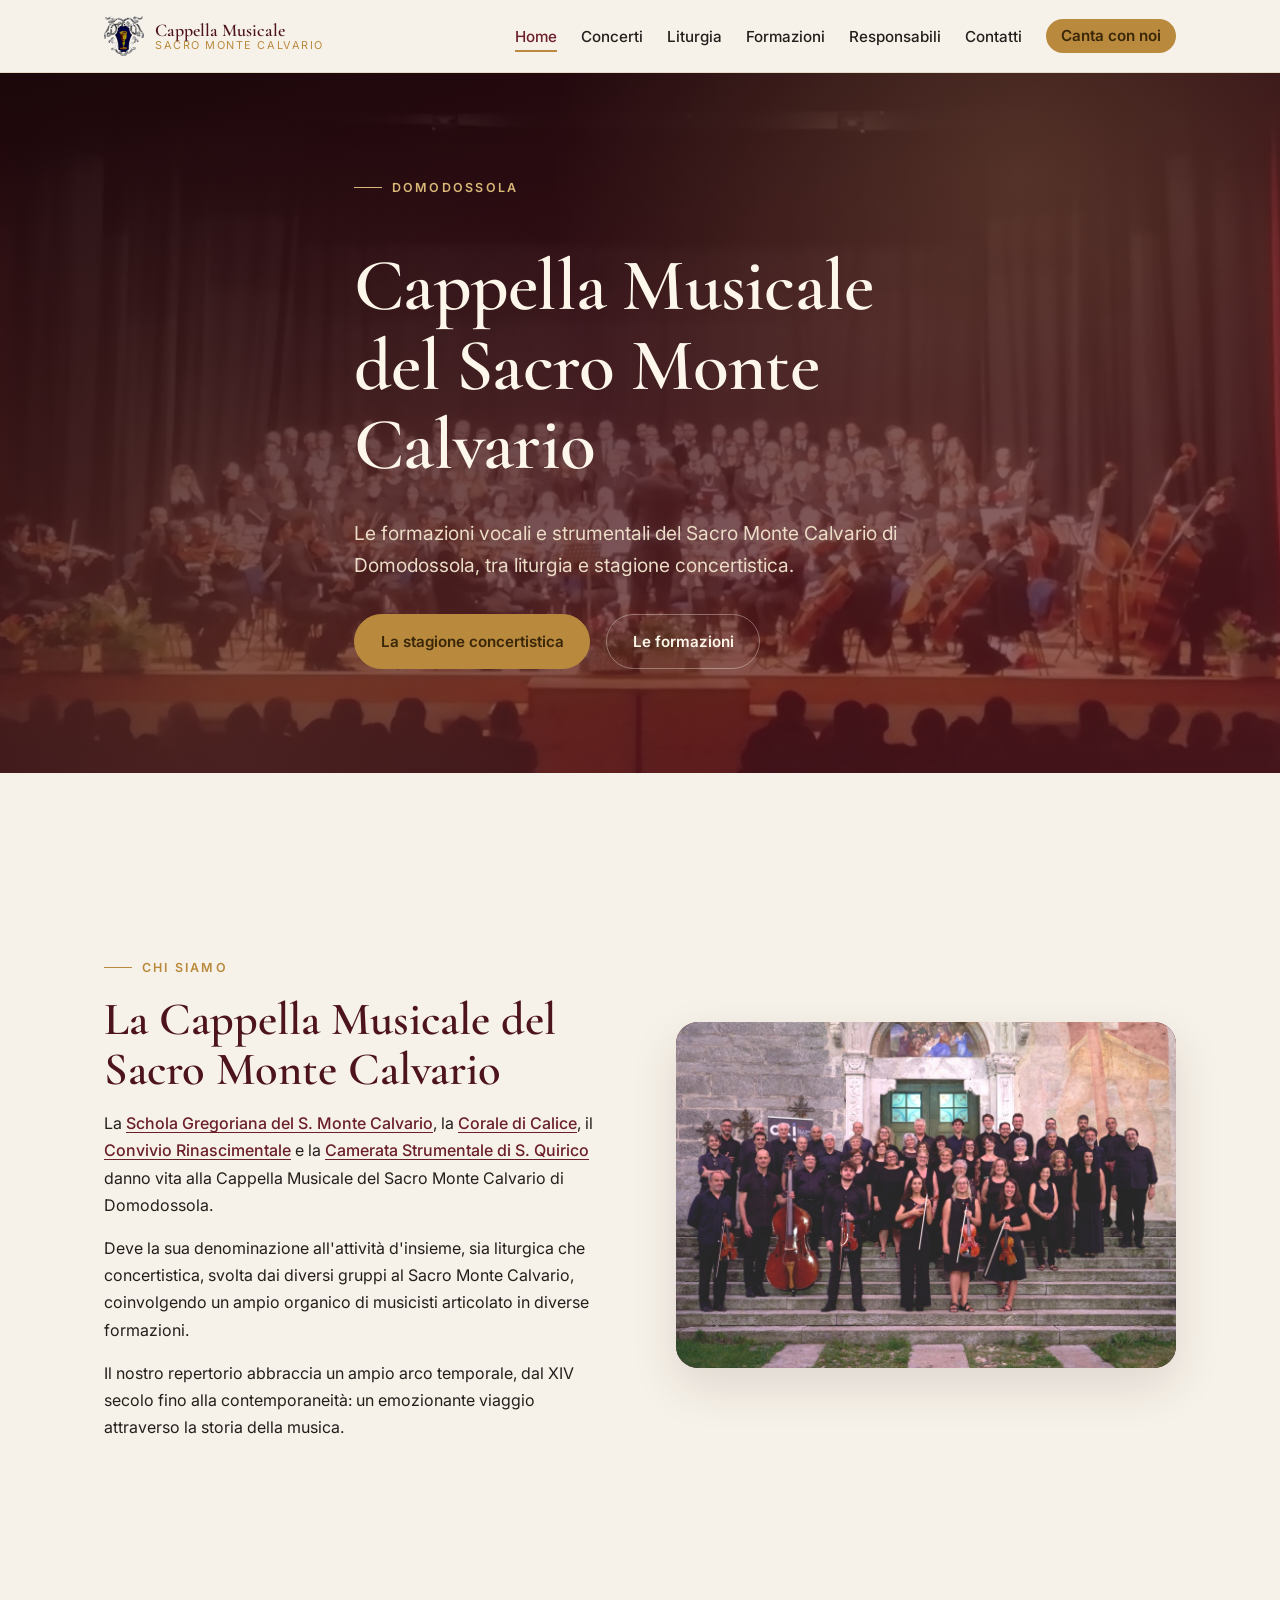
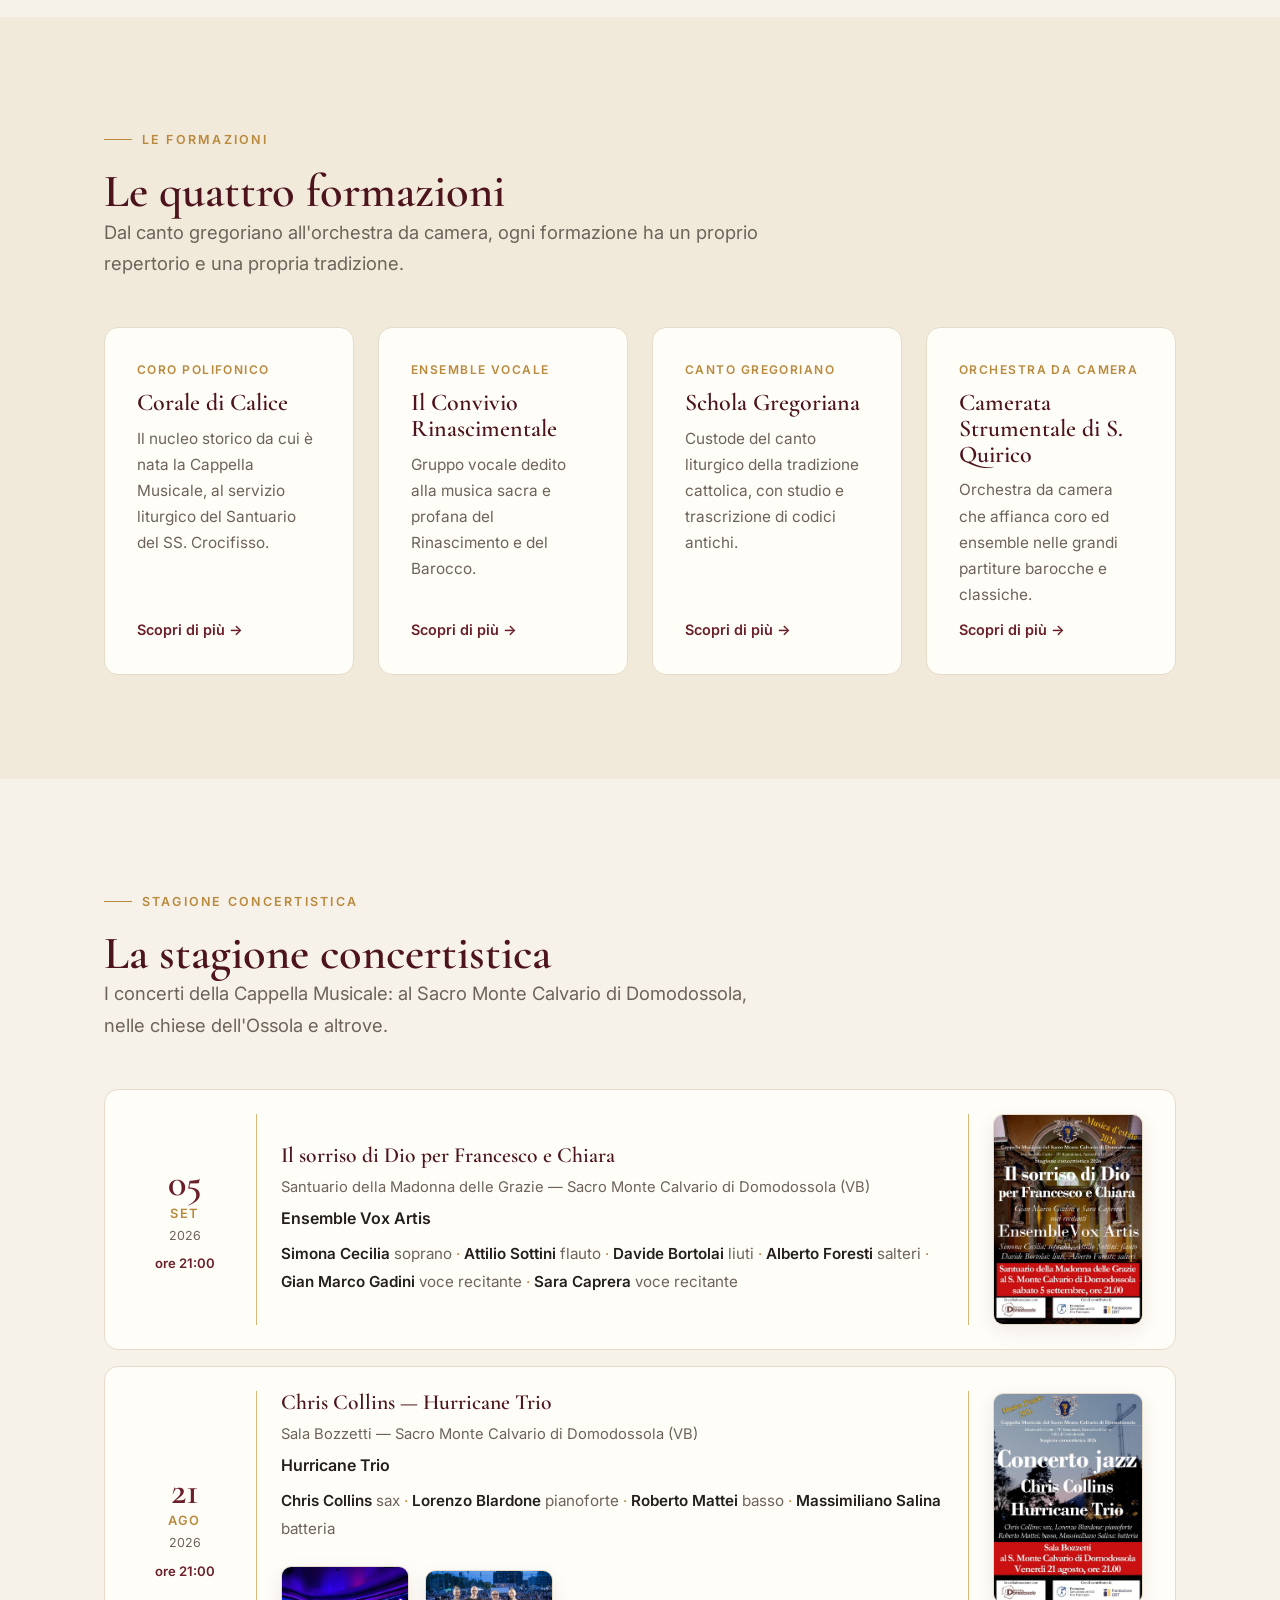
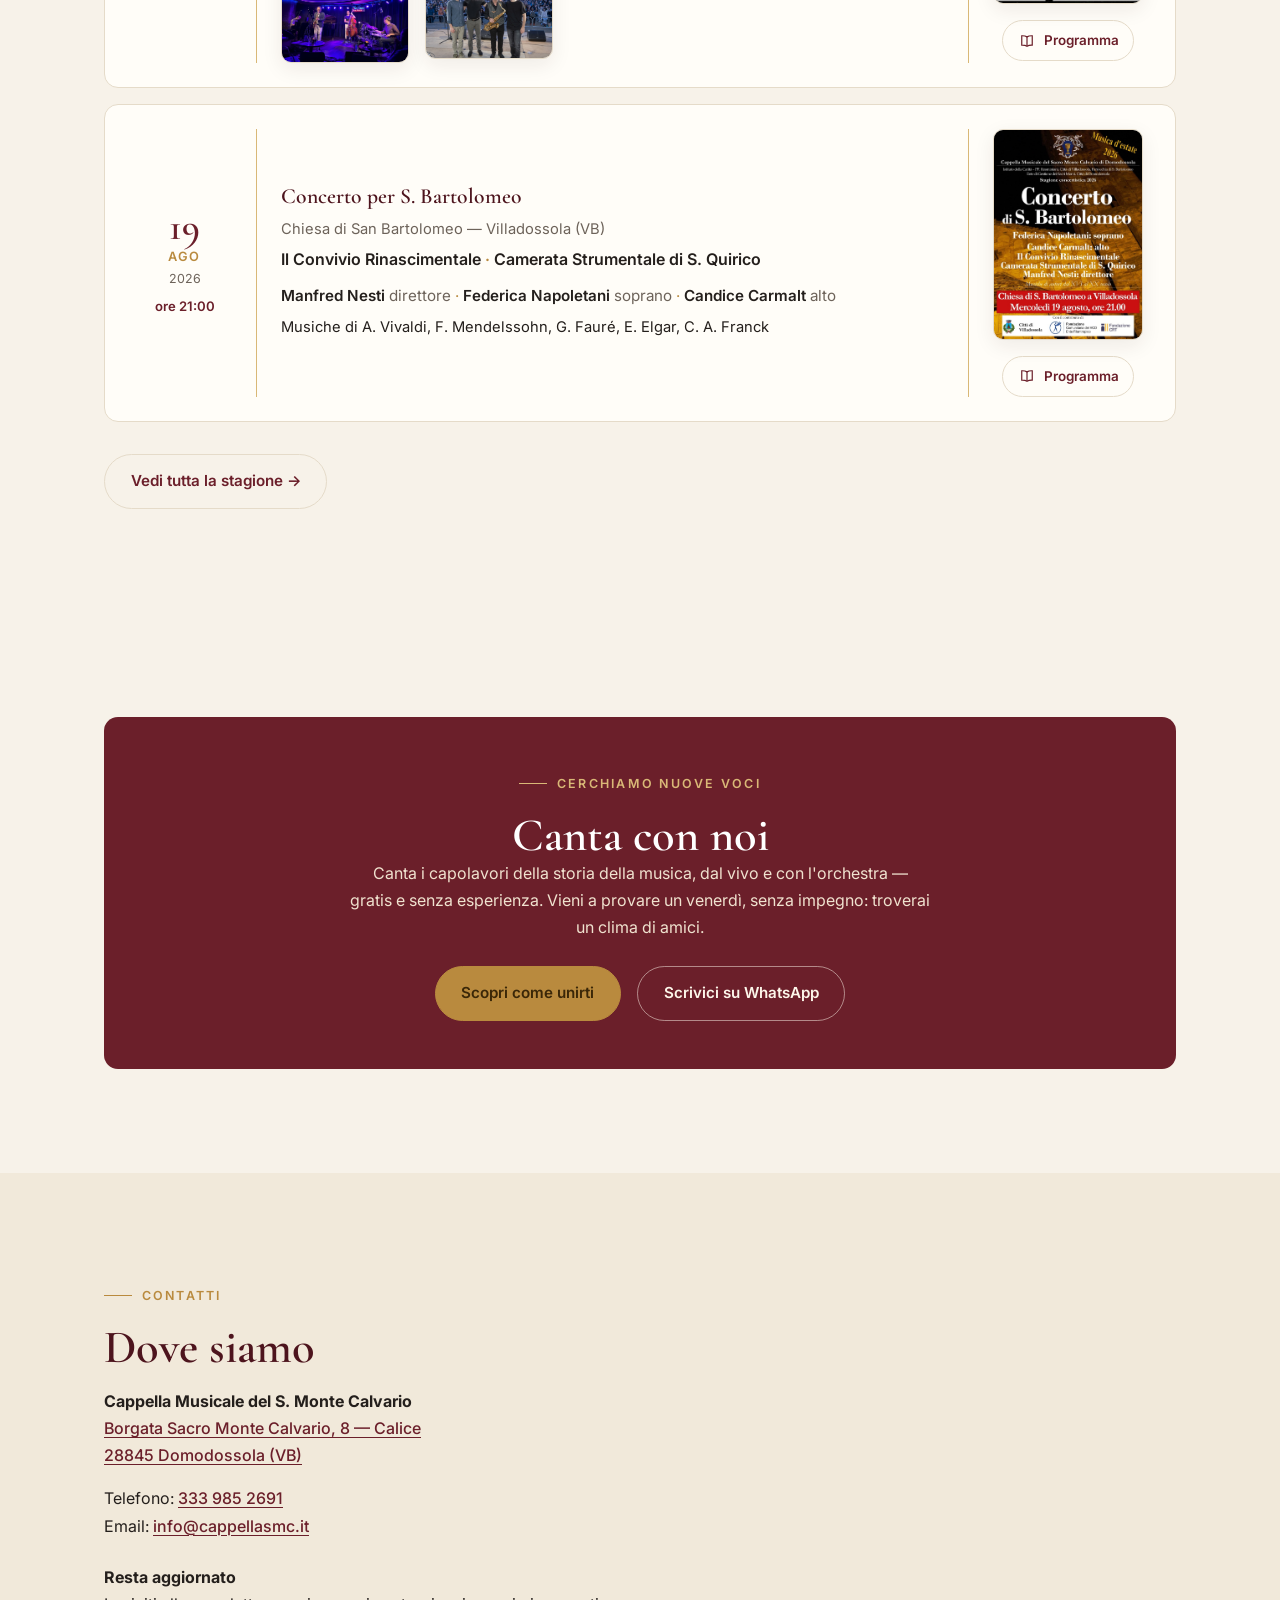
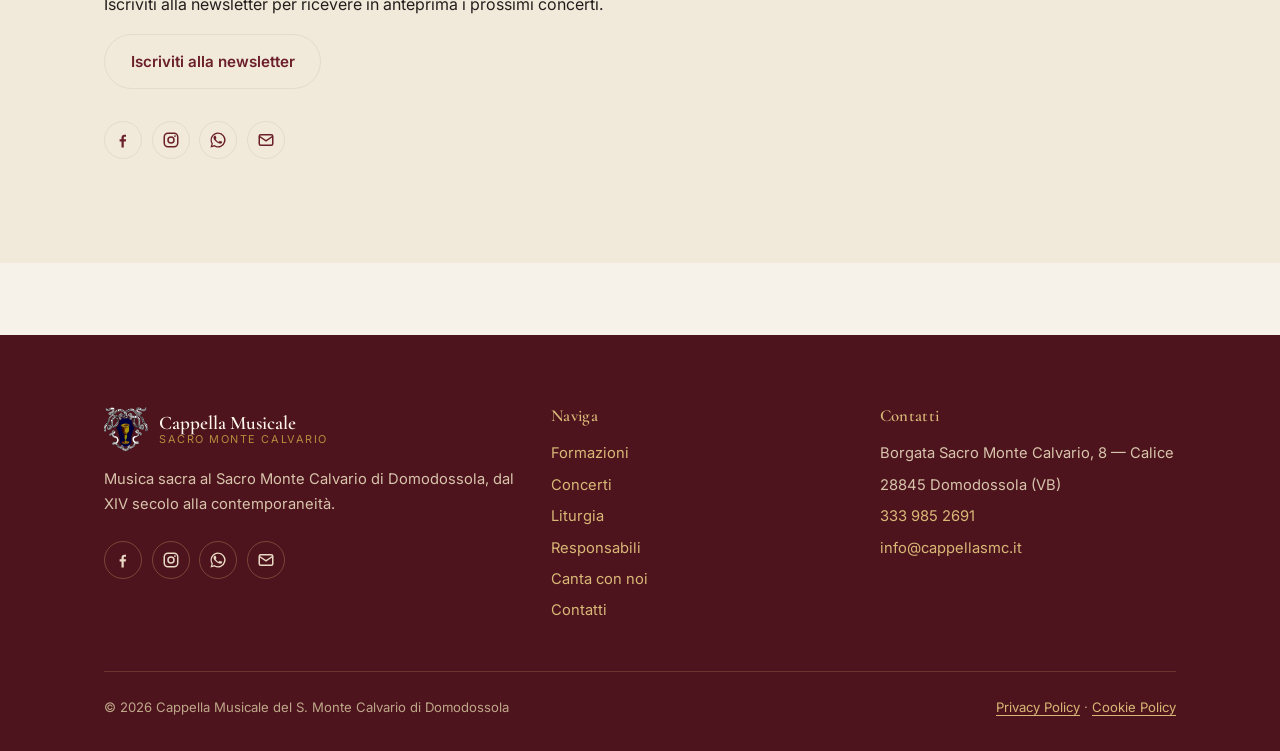
==== commit 732bc62a: "Use extensionless URLs" ====
--- a/index.html
+++ b/index.html
@@ -56,7 +56,7 @@
   <header class="site-header">
     <div class="container">
       <nav class="nav" data-nav aria-label="Navigazione principale">
-        <a class="brand" href="index.html">
+        <a class="brand" href="/">
           <img class="brand__mark" src="assets/logo.png" alt="" width="40" height="40" />
           <span class="brand__text">
             <span class="brand__name">Cappella Musicale</span>
@@ -67,13 +67,13 @@
           <svg viewBox="0 0 24 24" fill="none" stroke="currentColor" stroke-width="2"><path d="M3 6h18M3 12h18M3 18h18"/></svg>
         </button>
         <ul class="nav__links">
-          <li><a href="index.html" aria-current="page">Home</a></li>
-          <li><a href="concerti.html">Concerti</a></li>
-          <li><a href="liturgia.html">Liturgia</a></li>
-          <li><a href="formazioni.html">Formazioni</a></li>
-          <li><a href="responsabili.html">Responsabili</a></li>
+          <li><a href="/" aria-current="page">Home</a></li>
+          <li><a href="concerti">Concerti</a></li>
+          <li><a href="liturgia">Liturgia</a></li>
+          <li><a href="formazioni">Formazioni</a></li>
+          <li><a href="responsabili">Responsabili</a></li>
           <li><a href="#contatti">Contatti</a></li>
-          <li><a class="nav__cta" href="canta-con-noi.html">Canta con noi</a></li>
+          <li><a class="nav__cta" href="canta-con-noi">Canta con noi</a></li>
         </ul>
       </nav>
     </div>
@@ -88,8 +88,8 @@
         <h1 class="display">Cappella Musicale del Sacro Monte Calvario</h1>
         <p>Le formazioni vocali e strumentali del Sacro Monte Calvario di Domodossola, tra liturgia e stagione concertistica.</p>
         <div class="btn-row">
-          <a class="btn btn--gold" href="concerti.html">La stagione concertistica</a>
-          <a class="btn btn--ghost" href="formazioni.html">Le formazioni</a>
+          <a class="btn btn--gold" href="concerti">La stagione concertistica</a>
+          <a class="btn btn--ghost" href="formazioni">Le formazioni</a>
         </div>
       </div>
     </section>
@@ -101,7 +101,7 @@
           <span class="eyebrow">Chi siamo</span>
           <h2 class="title">La Cappella Musicale del Sacro Monte Calvario</h2>
           <div class="prose">
-            <p>La <a href="formazioni.html#schola">Schola Gregoriana del S. Monte Calvario</a>, la <a href="formazioni.html#corale">Corale di Calice</a>, il <a href="formazioni.html#convivio">Convivio Rinascimentale</a> e la <a href="formazioni.html#camerata">Camerata Strumentale di S. Quirico</a> danno vita alla Cappella Musicale del Sacro Monte Calvario di Domodossola.</p>
+            <p>La <a href="formazioni#schola">Schola Gregoriana del S. Monte Calvario</a>, la <a href="formazioni#corale">Corale di Calice</a>, il <a href="formazioni#convivio">Convivio Rinascimentale</a> e la <a href="formazioni#camerata">Camerata Strumentale di S. Quirico</a> danno vita alla Cappella Musicale del Sacro Monte Calvario di Domodossola.</p>
             <p>Deve la sua denominazione all'attività d'insieme, sia liturgica che concertistica, svolta dai diversi gruppi al Sacro Monte Calvario, coinvolgendo un ampio organico di musicisti articolato in diverse formazioni.</p>
             <p>Il nostro repertorio abbraccia un ampio arco temporale, dal XIV secolo fino alla contemporaneità: un emozionante viaggio attraverso la storia della musica.</p>
           </div>
@@ -122,25 +122,25 @@
           <p class="lead">Dal canto gregoriano all'orchestra da camera, ogni formazione ha un proprio repertorio e una propria tradizione.</p>
         </div>
         <div class="cards">
-          <a class="card" href="formazioni.html#corale">
+          <a class="card" href="formazioni#corale">
             <span class="card__kicker">Coro polifonico</span>
             <h3>Corale di Calice</h3>
             <p>Il nucleo storico da cui è nata la Cappella Musicale, al servizio liturgico del Santuario del SS. Crocifisso.</p>
             <span class="card__more">Scopri di più →</span>
           </a>
-          <a class="card" href="formazioni.html#convivio">
+          <a class="card" href="formazioni#convivio">
             <span class="card__kicker">Ensemble vocale</span>
             <h3>Il Convivio Rinascimentale</h3>
             <p>Gruppo vocale dedito alla musica sacra e profana del Rinascimento e del Barocco.</p>
             <span class="card__more">Scopri di più →</span>
           </a>
-          <a class="card" href="formazioni.html#schola">
+          <a class="card" href="formazioni#schola">
             <span class="card__kicker">Canto gregoriano</span>
             <h3>Schola Gregoriana</h3>
             <p>Custode del canto liturgico della tradizione cattolica, con studio e trascrizione di codici antichi.</p>
             <span class="card__more">Scopri di più →</span>
           </a>
-          <a class="card" href="formazioni.html#camerata">
+          <a class="card" href="formazioni#camerata">
             <span class="card__kicker">Orchestra da camera</span>
             <h3>Camerata Strumentale di S. Quirico</h3>
             <p>Orchestra da camera che affianca coro ed ensemble nelle grandi partiture barocche e classiche.</p>
@@ -163,7 +163,7 @@
         <noscript>
           <p class="lead">Per visualizzare i prossimi concerti occorre attivare JavaScript nel browser.</p>
         </noscript>
-        <p style="margin-top: var(--sp-4);"><a class="btn btn--ghost" href="concerti.html">Vedi tutta la stagione →</a></p>
+        <p style="margin-top: var(--sp-4);"><a class="btn btn--ghost" href="concerti">Vedi tutta la stagione →</a></p>
       </div>
     </section>
 
@@ -175,7 +175,7 @@
           <h2 class="title">Canta con noi</h2>
           <p>Canta i capolavori della storia della musica, dal vivo e con l'orchestra — gratis e senza esperienza. Vieni a provare un venerdì, senza impegno: troverai un clima di amici.</p>
           <div class="btn-row">
-            <a class="btn btn--gold" href="canta-con-noi.html">Scopri come unirti</a>
+            <a class="btn btn--gold" href="canta-con-noi">Scopri come unirti</a>
             <a class="btn btn--ghost" href="https://wa.me/393339852691?text=Ciao!%20Vorrei%20venire%20a%20provare%20a%20cantare%20con%20la%20Cappella%20Musicale%20%F0%9F%8E%B6" target="_blank" rel="noopener">Scrivici su WhatsApp</a>
           </div>
         </div>
@@ -240,11 +240,11 @@
         <div class="footer">
           <h4>Naviga</h4>
           <ul>
-            <li><a href="formazioni.html">Formazioni</a></li>
-            <li><a href="concerti.html">Concerti</a></li>
-            <li><a href="liturgia.html">Liturgia</a></li>
-            <li><a href="responsabili.html">Responsabili</a></li>
-            <li><a href="canta-con-noi.html">Canta con noi</a></li>
+            <li><a href="formazioni">Formazioni</a></li>
+            <li><a href="concerti">Concerti</a></li>
+            <li><a href="liturgia">Liturgia</a></li>
+            <li><a href="responsabili">Responsabili</a></li>
+            <li><a href="canta-con-noi">Canta con noi</a></li>
             <li><a href="#contatti">Contatti</a></li>
           </ul>
         </div>
@@ -260,7 +260,7 @@
       </div>
       <div class="footer__bottom">
         <span>© <span id="year">2026</span> Cappella Musicale del S. Monte Calvario di Domodossola</span>
-        <span><a href="privacy.html">Privacy Policy</a> · <a href="cookie-policy.html">Cookie Policy</a></span>
+        <span><a href="privacy">Privacy Policy</a> · <a href="cookie-policy">Cookie Policy</a></span>
       </div>
     </div>
   </footer>
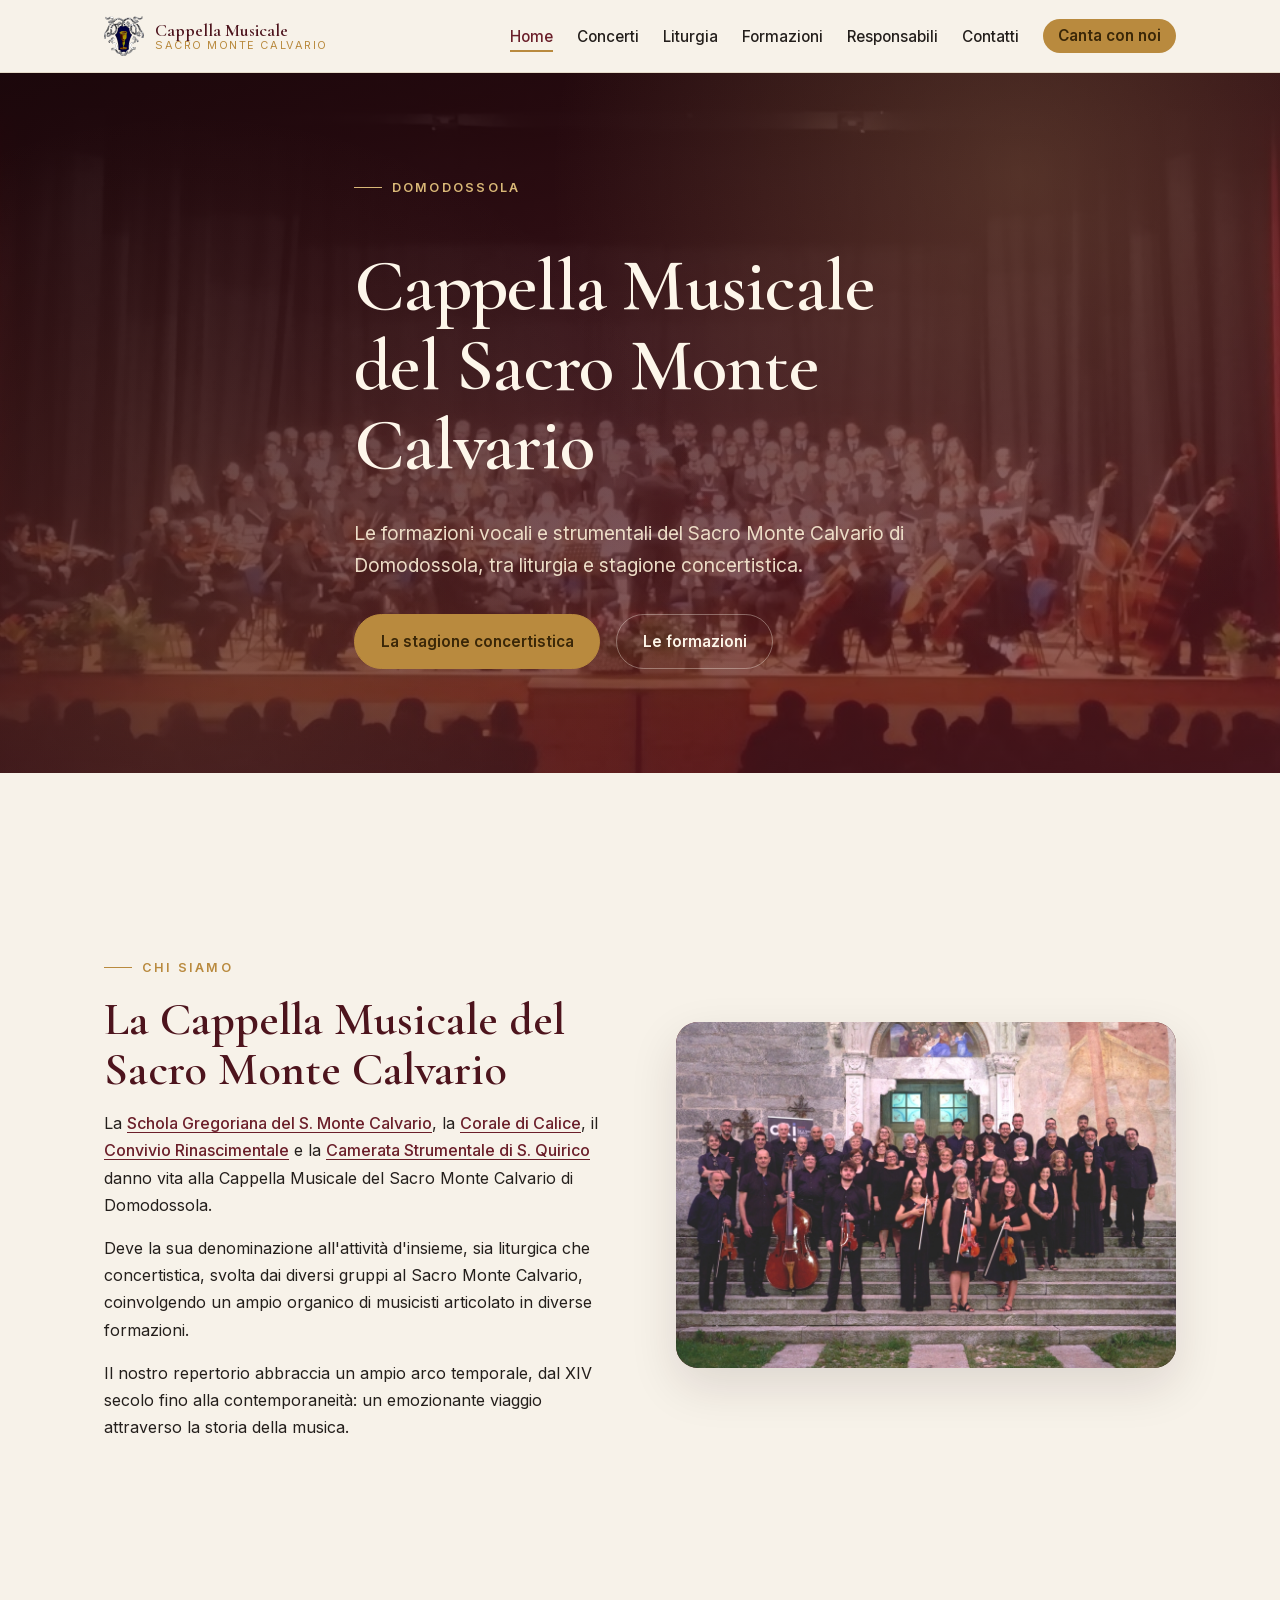
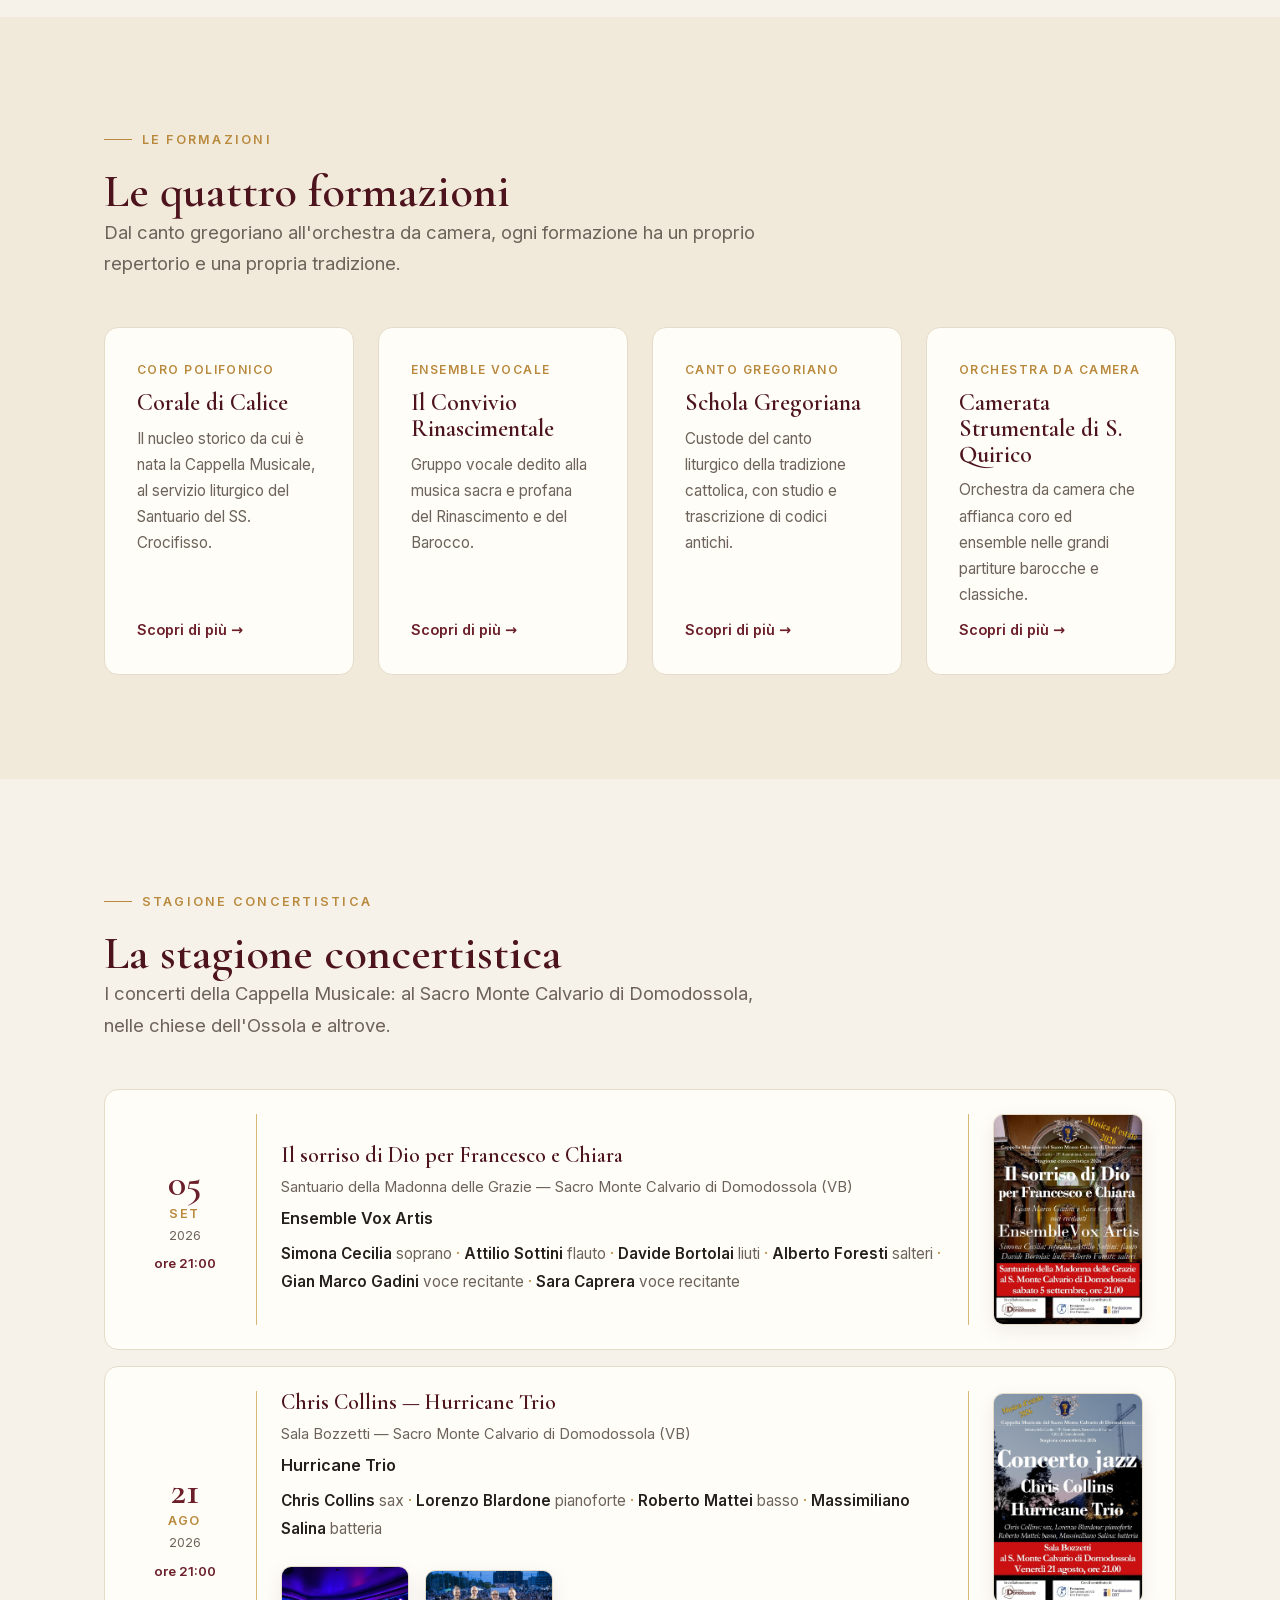
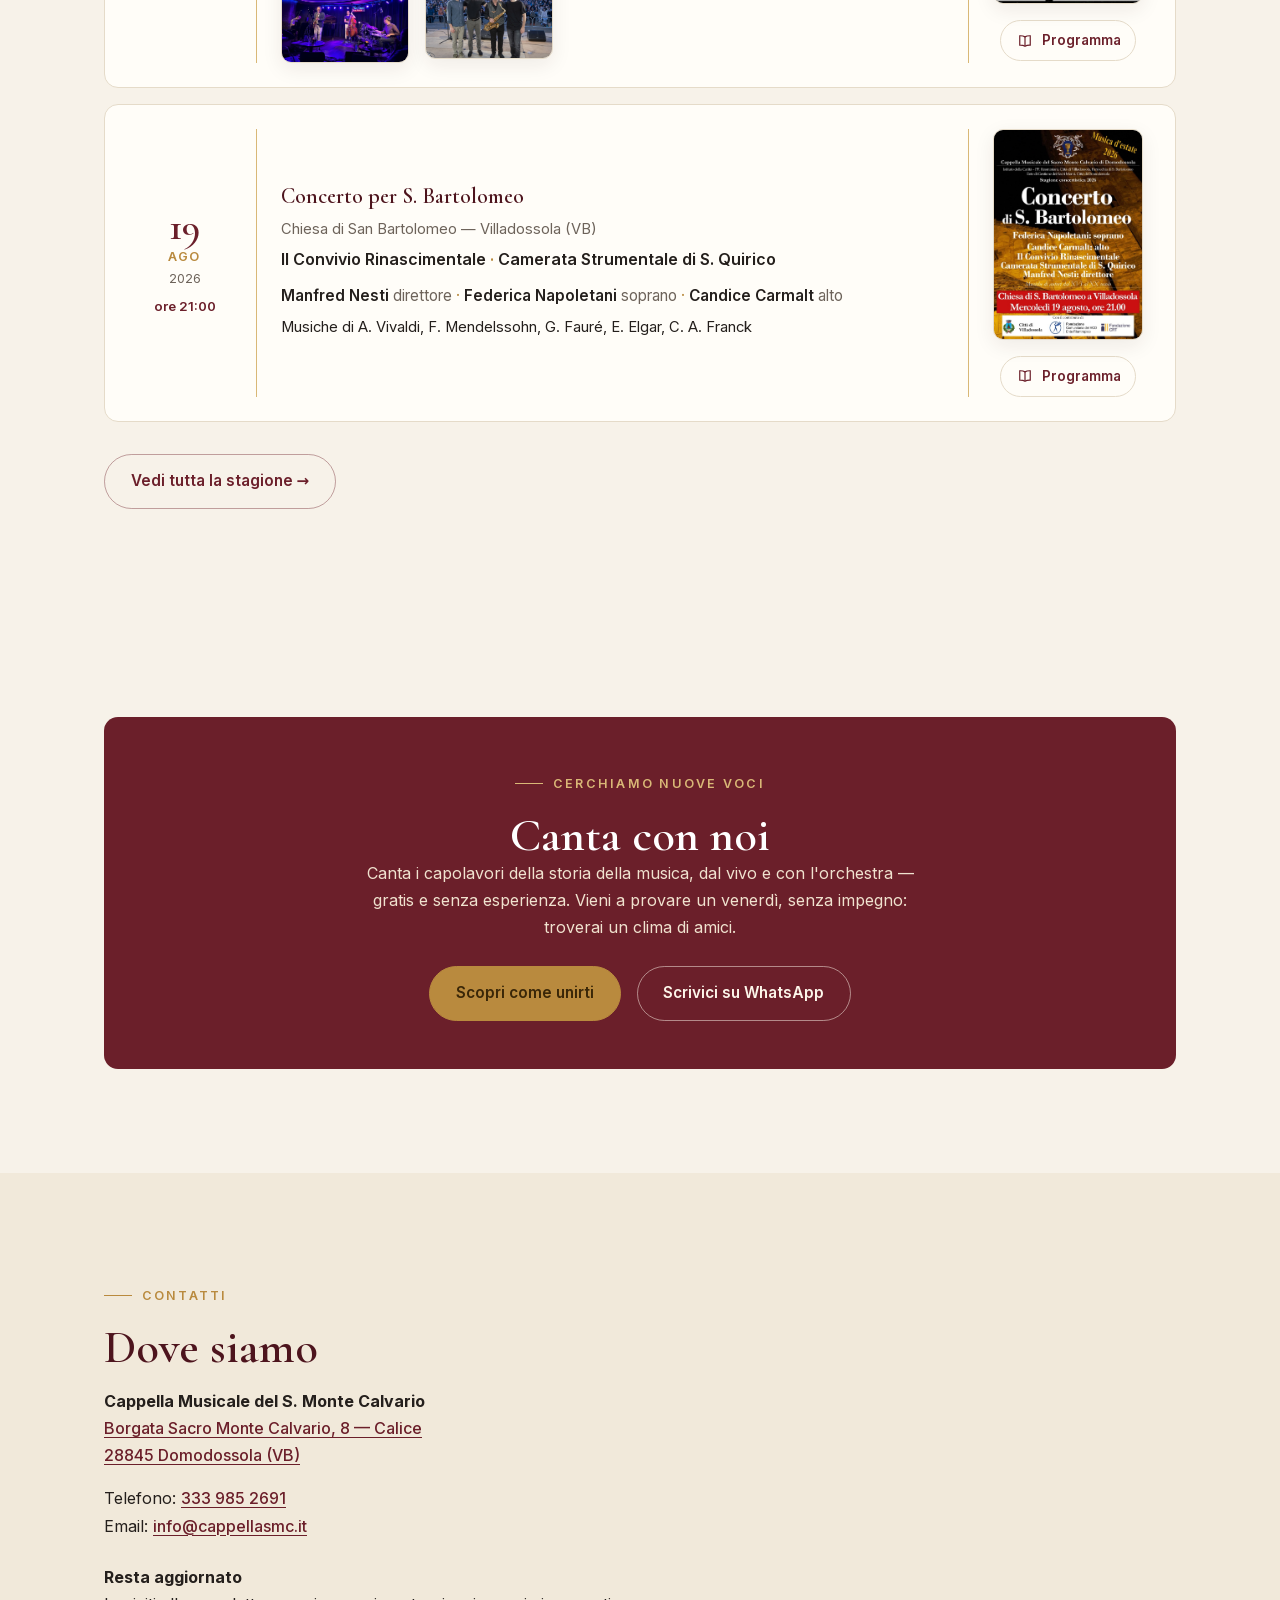
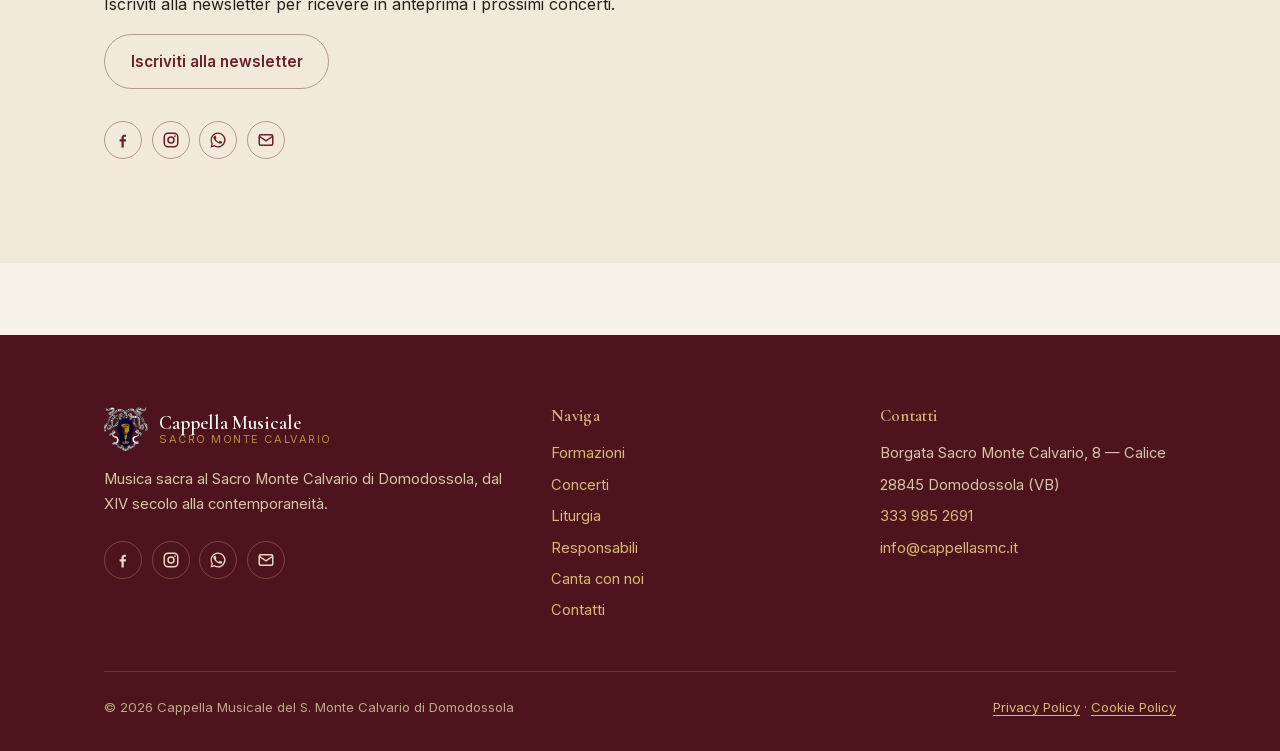
==== commit f1f55643: "Self-host web fonts - Serve Cormorant Garamond and Inter from assets/fonts instead of   Google's CDN" ====
--- a/index.html
+++ b/index.html
@@ -17,9 +17,8 @@
   <meta name="twitter:card" content="summary_large_image" />
 
   <link rel="icon" type="image/png" href="assets/favicon.png" />
-  <link rel="preconnect" href="https://fonts.googleapis.com" />
-  <link rel="preconnect" href="https://fonts.gstatic.com" crossorigin />
-  <link href="https://fonts.googleapis.com/css2?family=Cormorant+Garamond:ital,wght@0,500;0,600;1,500;1,600&family=Inter:wght@400;500;600;700&display=swap" rel="stylesheet" />
+  <link rel="preload" href="assets/fonts/cormorant-garamond-latin.woff2" as="font" type="font/woff2" crossorigin />
+  <link rel="preload" href="assets/fonts/inter-latin.woff2" as="font" type="font/woff2" crossorigin />
   <link rel="stylesheet" href="css/style.css" />
 
   <script type="application/ld+json">
--- a/css/style.css
+++ b/css/style.css
@@ -8,6 +8,59 @@
      6. Sezioni (hero, feature, team)
      7. Responsive & accessibilità
    ============================================================= */
+
+/* ---------- FONT (self-hosted) ----------
+   I caratteri stanno in assets/fonts/ invece che sul CDN di Google: l'IP di
+   chi visita non viene più trasmesso a terzi a ogni caricamento di pagina.
+   Licenza SIL Open Font, testo in assets/fonts/OFL-*.txt */
+@font-face {
+  font-family: 'Cormorant Garamond';
+  font-style: italic;
+  font-weight: 500 600;      /* variabile: un solo file copre la scala */
+  font-display: swap;
+  src: url('../assets/fonts/cormorant-garamond-italic-latin-ext.woff2') format('woff2');
+  unicode-range: U+0100-02BA, U+02BD-02C5, U+02C7-02CC, U+02CE-02D7, U+02DD-02FF, U+0304, U+0308, U+0329, U+1D00-1DBF, U+1E00-1E9F, U+1EF2-1EFF, U+2020, U+20A0-20AB, U+20AD-20C0, U+2113, U+2C60-2C7F, U+A720-A7FF;
+}
+@font-face {
+  font-family: 'Cormorant Garamond';
+  font-style: italic;
+  font-weight: 500 600;      /* variabile: un solo file copre la scala */
+  font-display: swap;
+  src: url('../assets/fonts/cormorant-garamond-italic-latin.woff2') format('woff2');
+  unicode-range: U+0000-00FF, U+0131, U+0152-0153, U+02BB-02BC, U+02C6, U+02DA, U+02DC, U+0304, U+0308, U+0329, U+2000-206F, U+20AC, U+2122, U+2191, U+2193, U+2212, U+2215, U+FEFF, U+FFFD;
+}
+@font-face {
+  font-family: 'Cormorant Garamond';
+  font-style: normal;
+  font-weight: 500 600;      /* variabile: un solo file copre la scala */
+  font-display: swap;
+  src: url('../assets/fonts/cormorant-garamond-latin-ext.woff2') format('woff2');
+  unicode-range: U+0100-02BA, U+02BD-02C5, U+02C7-02CC, U+02CE-02D7, U+02DD-02FF, U+0304, U+0308, U+0329, U+1D00-1DBF, U+1E00-1E9F, U+1EF2-1EFF, U+2020, U+20A0-20AB, U+20AD-20C0, U+2113, U+2C60-2C7F, U+A720-A7FF;
+}
+@font-face {
+  font-family: 'Cormorant Garamond';
+  font-style: normal;
+  font-weight: 500 600;      /* variabile: un solo file copre la scala */
+  font-display: swap;
+  src: url('../assets/fonts/cormorant-garamond-latin.woff2') format('woff2');
+  unicode-range: U+0000-00FF, U+0131, U+0152-0153, U+02BB-02BC, U+02C6, U+02DA, U+02DC, U+0304, U+0308, U+0329, U+2000-206F, U+20AC, U+2122, U+2191, U+2193, U+2212, U+2215, U+FEFF, U+FFFD;
+}
+@font-face {
+  font-family: 'Inter';
+  font-style: normal;
+  font-weight: 400 700;      /* variabile: un solo file copre la scala */
+  font-display: swap;
+  src: url('../assets/fonts/inter-latin-ext.woff2') format('woff2');
+  unicode-range: U+0100-02BA, U+02BD-02C5, U+02C7-02CC, U+02CE-02D7, U+02DD-02FF, U+0304, U+0308, U+0329, U+1D00-1DBF, U+1E00-1E9F, U+1EF2-1EFF, U+2020, U+20A0-20AB, U+20AD-20C0, U+2113, U+2C60-2C7F, U+A720-A7FF;
+}
+@font-face {
+  font-family: 'Inter';
+  font-style: normal;
+  font-weight: 400 700;      /* variabile: un solo file copre la scala */
+  font-display: swap;
+  src: url('../assets/fonts/inter-latin.woff2') format('woff2');
+  unicode-range: U+0000-00FF, U+0131, U+0152-0153, U+02BB-02BC, U+02C6, U+02DA, U+02DC, U+0304, U+0308, U+0329, U+2000-206F, U+20AC, U+2122, U+2191, U+2193, U+2212, U+2215, U+FEFF, U+FFFD;
+}
 
 /* ---------- 1. DESIGN TOKENS ---------- */
 :root {
@@ -22,6 +75,7 @@
   --c-ink:         #241f1c;
   --c-muted:       #6d635a;
   --c-border:      #e5dbc9;
+  --c-outline:     rgba(107, 31, 42, .4);  /* contorno bordeaux tenue per bottoni/icone su sfondo chiaro */
 
   /* Tipografia */
   --font-display: 'Cormorant Garamond', Georgia, 'Times New Roman', serif;
@@ -111,7 +165,7 @@
 }
 .btn:hover { background: var(--c-wine-deep); border-color: var(--c-wine-deep); color: #fff !important; box-shadow: var(--shadow-sm); }
 .btn:active { transform: translateY(1px); }
-.btn--ghost { background: transparent; color: var(--c-wine) !important; border-color: var(--c-border); }
+.btn--ghost { background: transparent; color: var(--c-wine) !important; border-color: var(--c-outline); }
 .btn--ghost:hover { background: var(--c-surface); border-color: var(--c-gold); color: var(--c-wine-deep) !important; }
 .btn--gold { background: var(--c-gold); border-color: var(--c-gold); color: #3a2708 !important; }
 .btn--gold:hover { background: var(--c-gold-soft); border-color: var(--c-gold-soft); color: #3a2708 !important; }
@@ -215,7 +269,7 @@
 .social a:hover { background: rgba(217,184,119,.15); color: #fff; border-color: var(--c-gold-soft); }
 .social svg { width: 18px; height: 18px; }
 /* social on a light background (e.g. Contatti section) */
-.social--ink a { color: var(--c-wine); border-color: var(--c-border); }
+.social--ink a { color: var(--c-wine); border-color: var(--c-outline); }
 .social--ink a:hover { background: var(--c-surface); color: var(--c-wine-deep); border-color: var(--c-gold); }
 
 /* ---------- 6. SEZIONI ---------- */
@@ -257,7 +311,7 @@
 .feature__body .prose p { font-size: 1rem; }
 
 /* Team (responsabili) */
-.team { display: grid; grid-template-columns: repeat(auto-fill, minmax(260px, 1fr)); gap: var(--sp-4); }
+.team { display: grid; grid-template-columns: repeat(2, 1fr); gap: var(--sp-4); }
 .person { background: var(--c-surface); border: 1px solid var(--c-border); border-radius: var(--radius-lg); overflow: hidden; display: flex; flex-direction: column; }
 .person .media { border-radius: 0; box-shadow: none; }
 .person__body { padding: var(--sp-3) var(--sp-4) var(--sp-4); display: flex; flex-direction: column; gap: .5rem; }
@@ -303,6 +357,7 @@
   .event__text h3, .event__place, .event__groups, .event__people, .event__perf { overflow-wrap: break-word; }
   .event__media { border-left: 0; padding-left: 0; align-items: flex-start; }
   .footer__grid { grid-template-columns: 1fr; }
+  .team { grid-template-columns: 1fr; }
 }
 @media (prefers-reduced-motion: reduce) {
   * { animation: none !important; transition: none !important; scroll-behavior: auto !important; }
